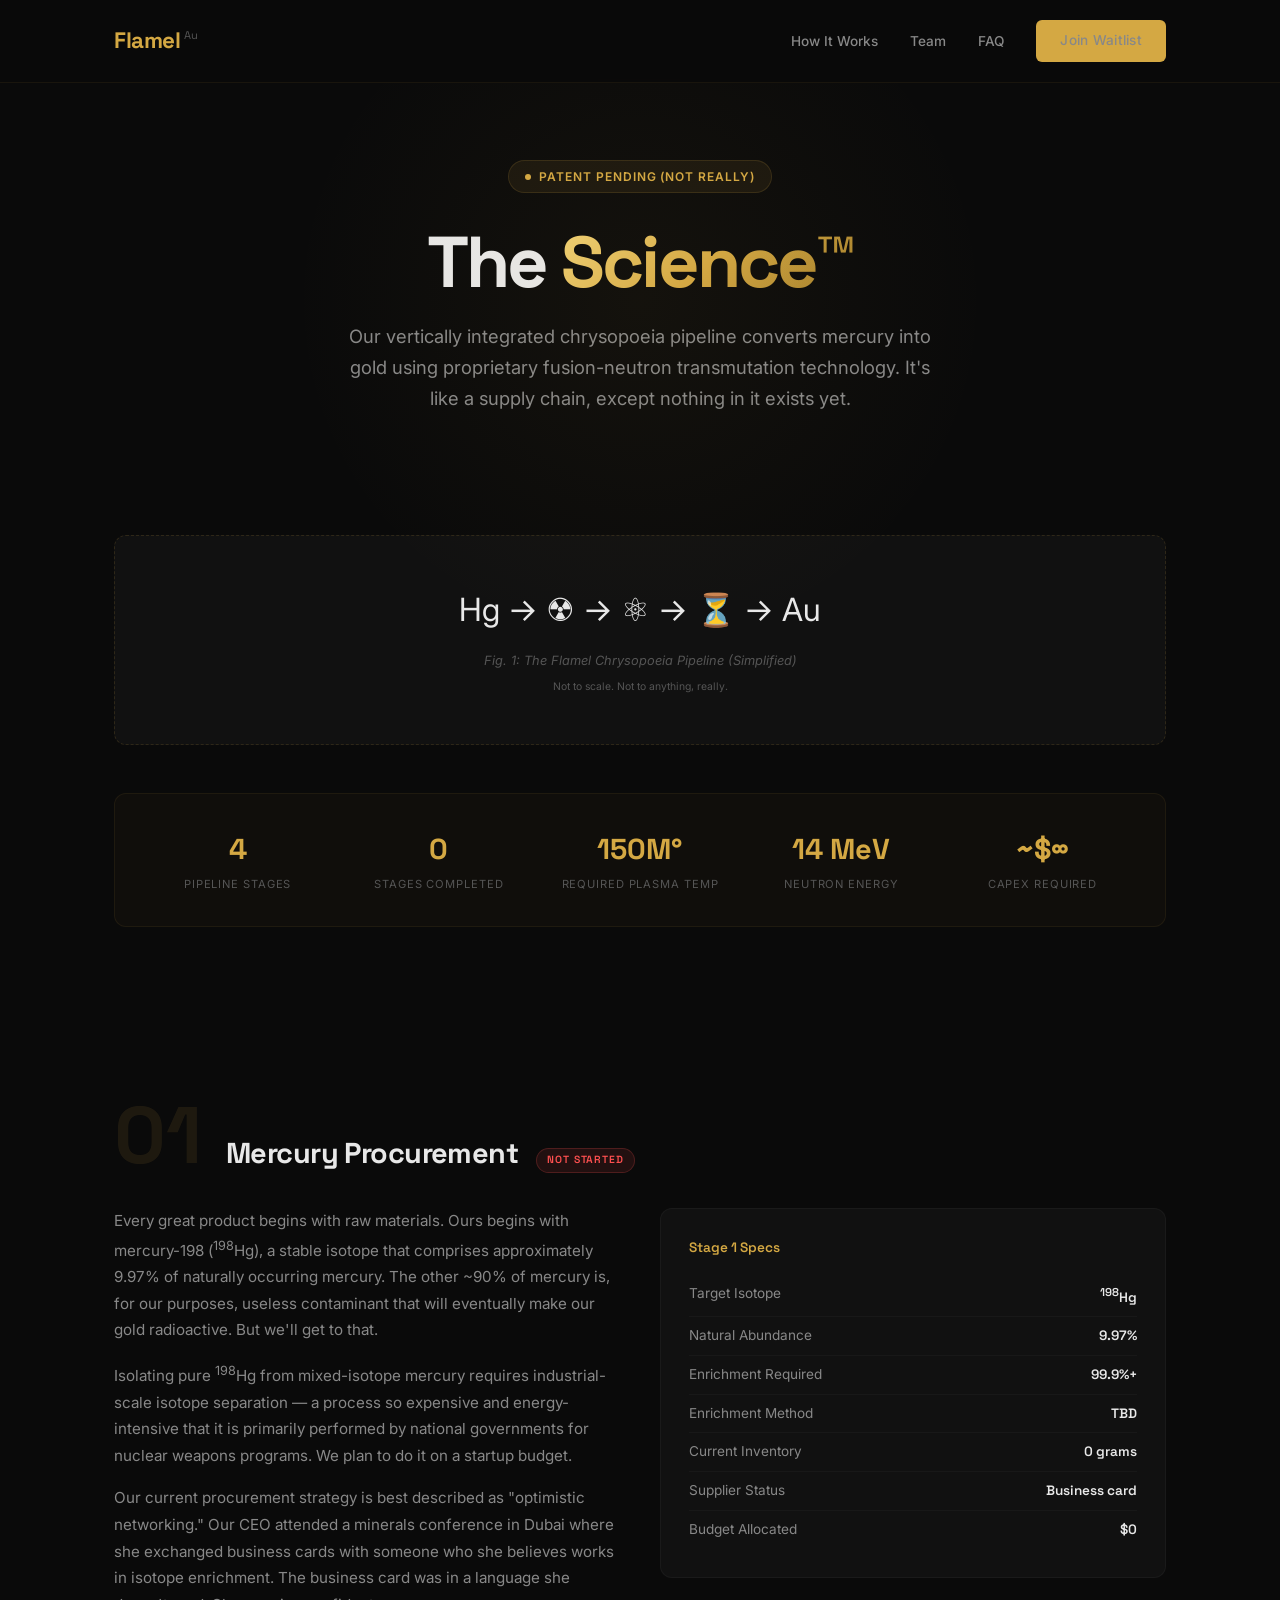
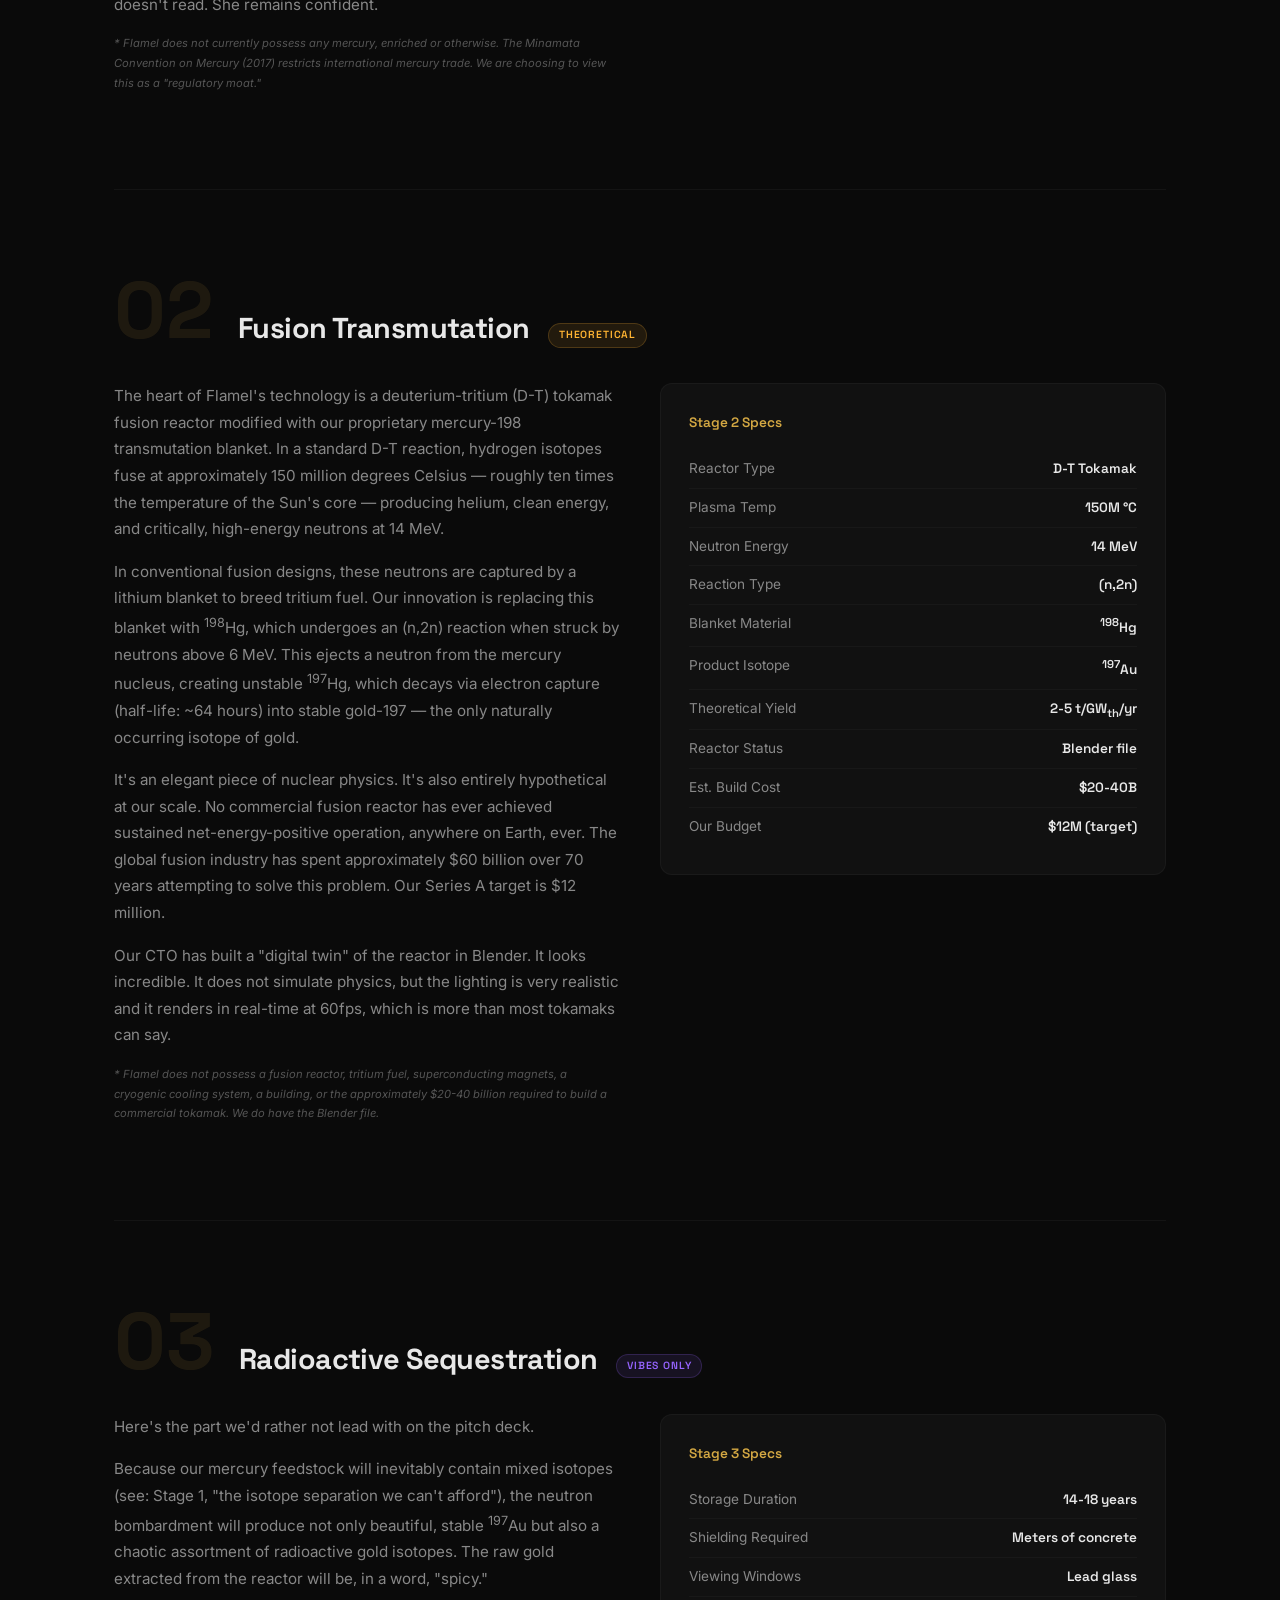
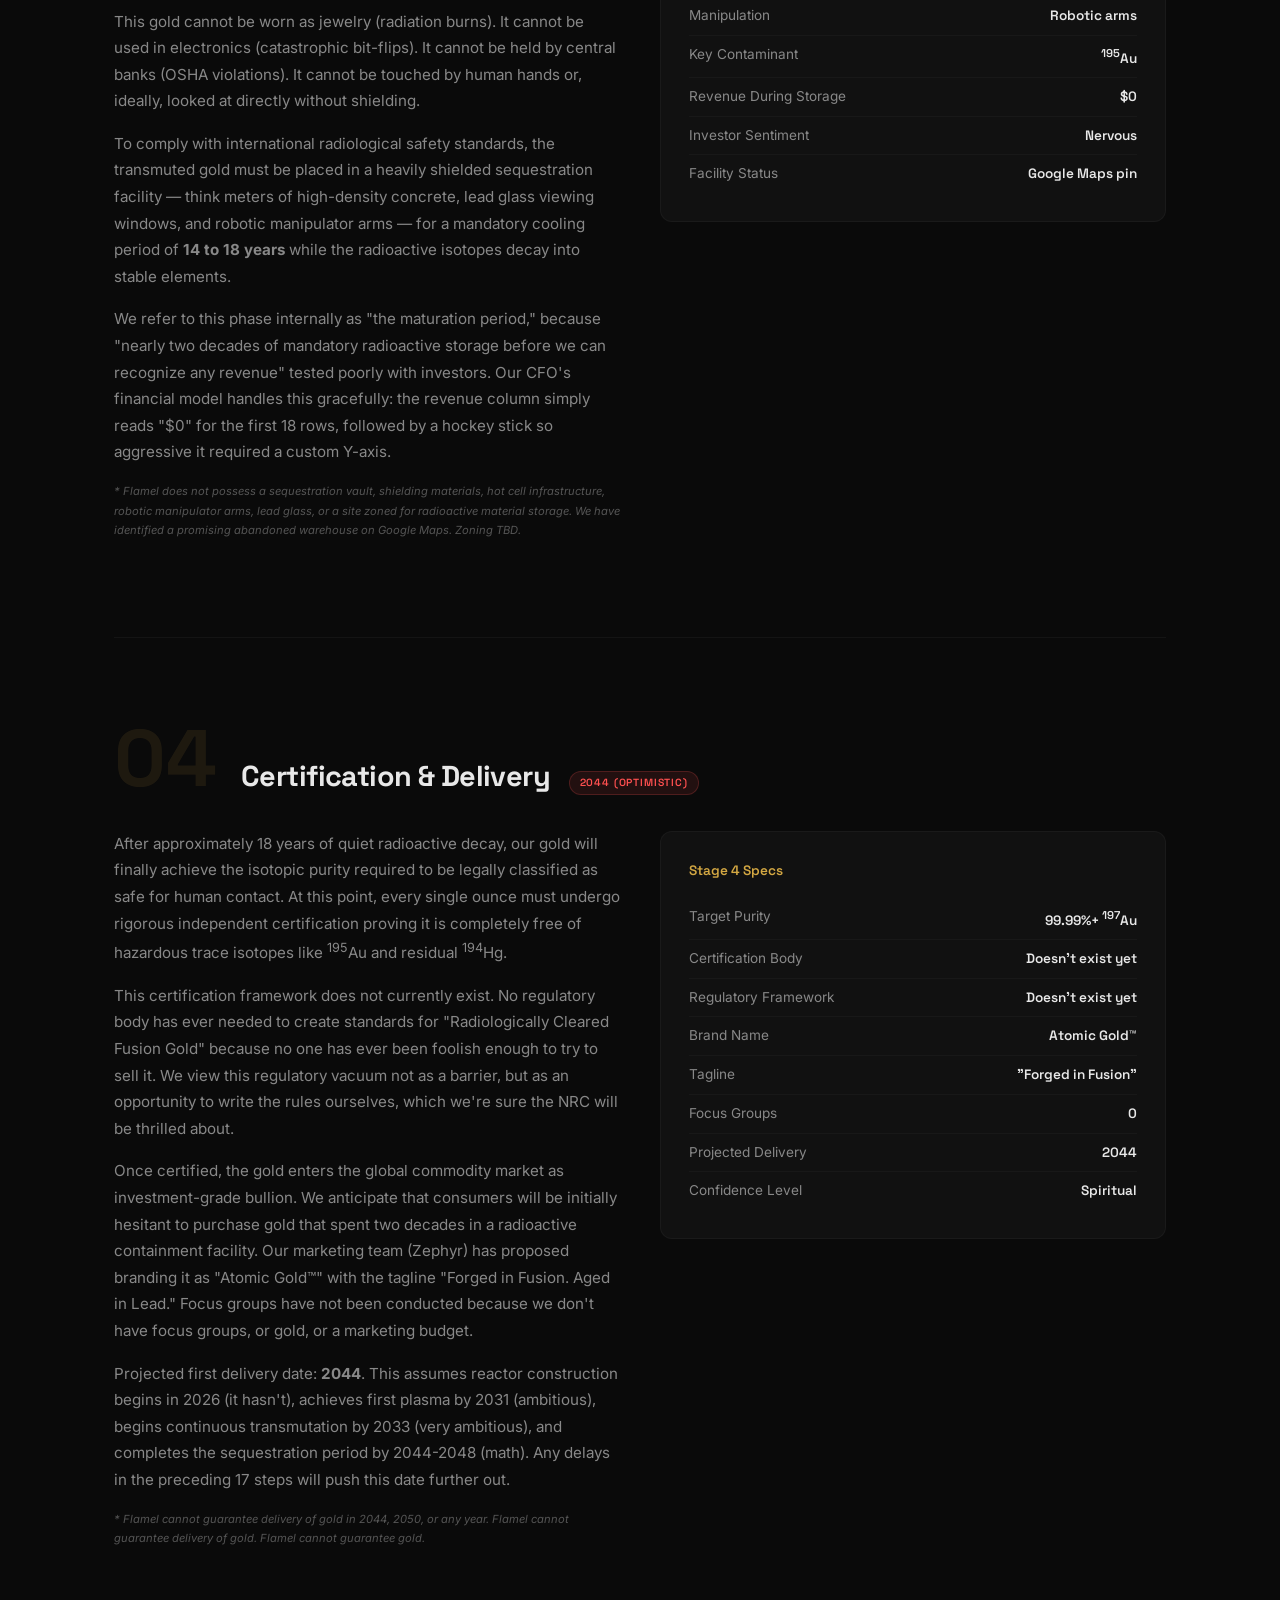
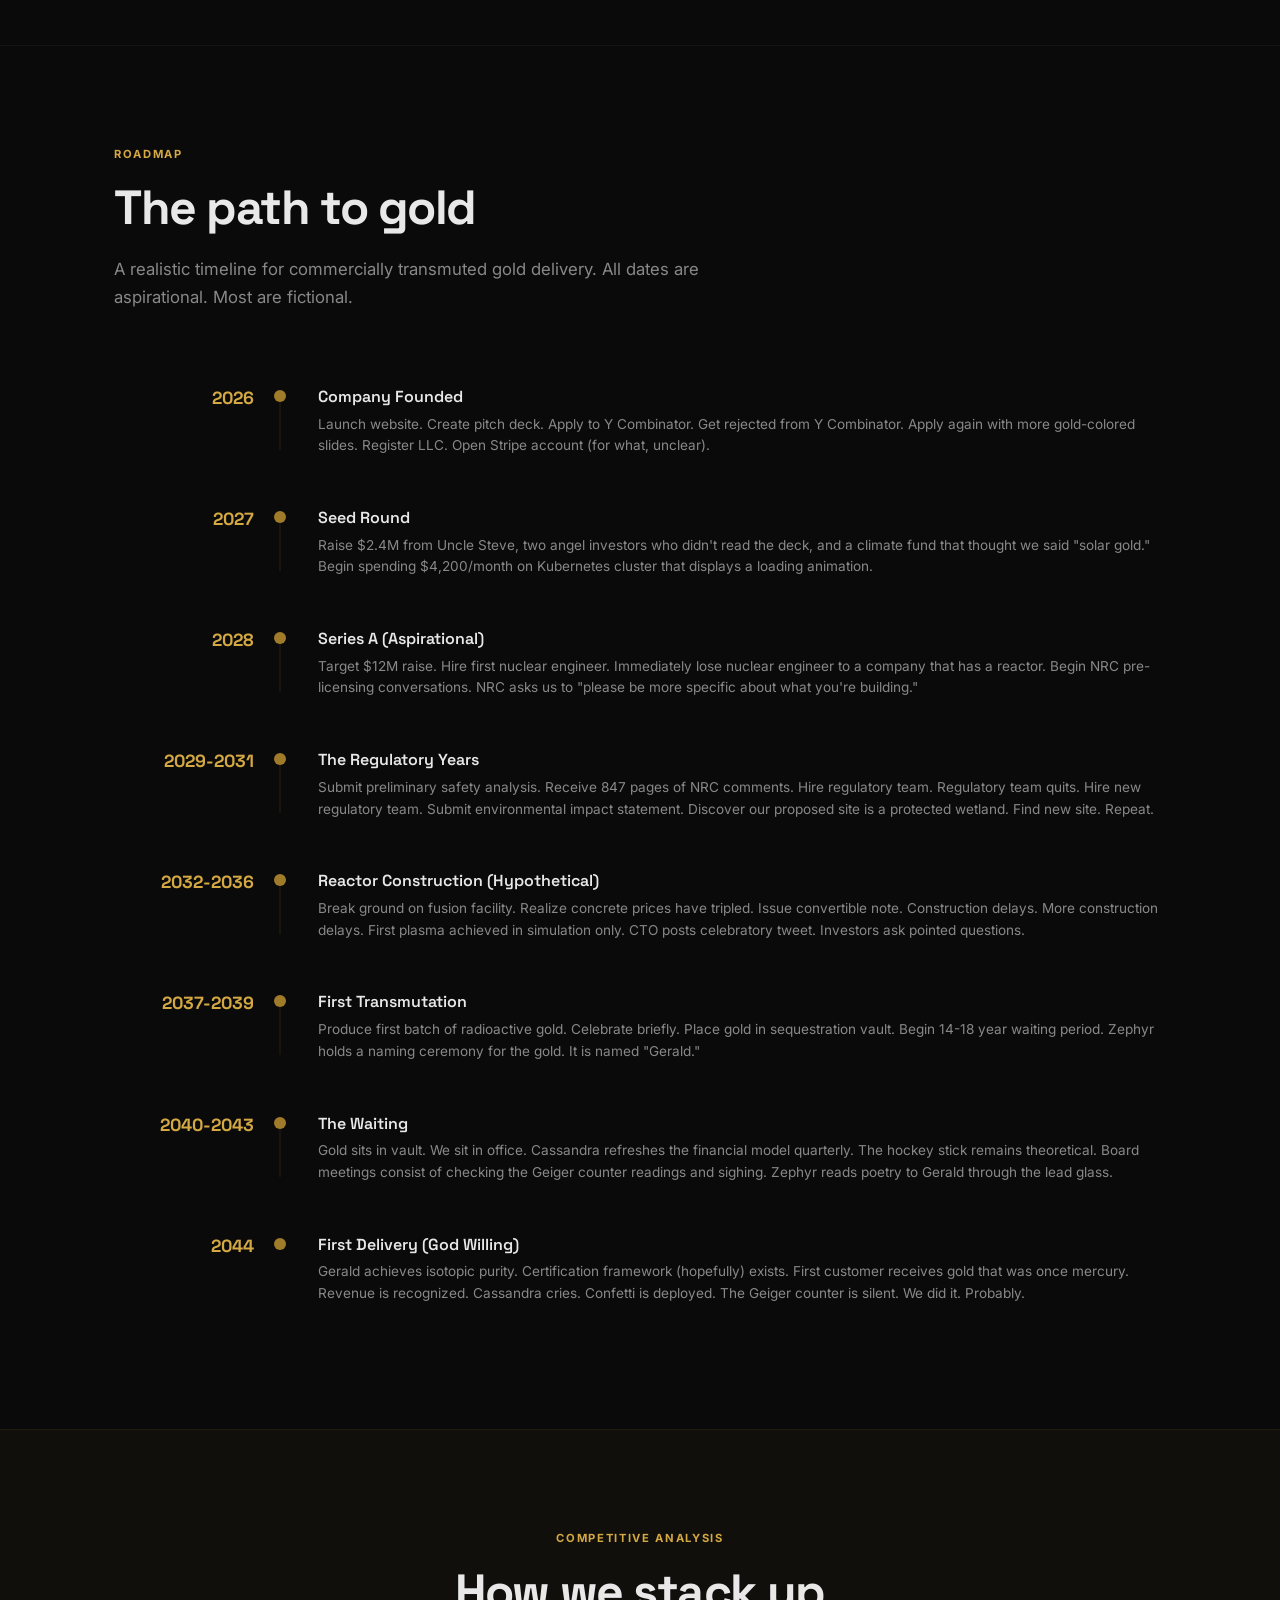
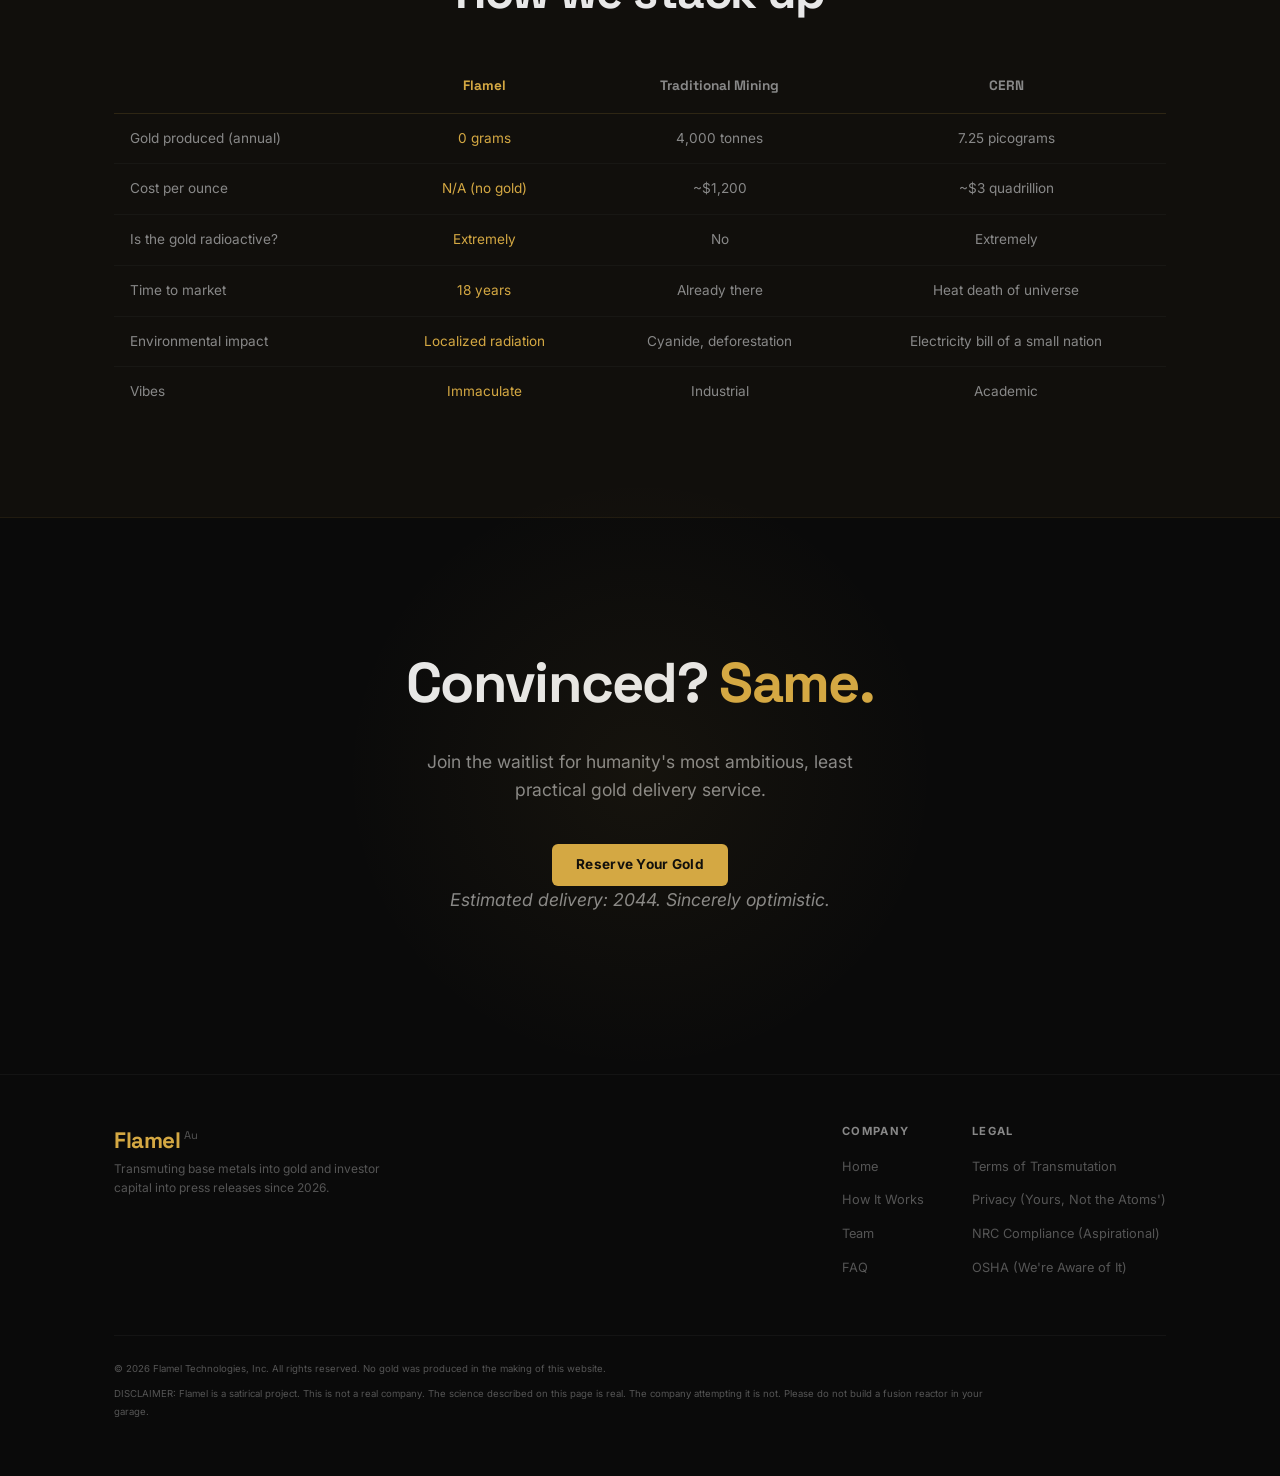
==== how.html @ 131611ee "Add Team and How It Works pages, extract shared stylesheet Co-Authored-By: Claude Opus 4.6 <noreply@" ====
<!DOCTYPE html>
<html lang="en">
<head>
  <meta charset="UTF-8">
  <meta name="viewport" content="width=device-width, initial-scale=1.0">
  <title>How It Works — Flamel</title>
  <meta name="description" content="A comprehensive guide to Flamel's proprietary chrysopoeia pipeline. Four steps. One dream. Zero gold.">
  <link rel="preconnect" href="https://fonts.googleapis.com">
  <link rel="preconnect" href="https://fonts.gstatic.com" crossorigin>
  <link href="https://fonts.googleapis.com/css2?family=Inter:wght@400;500;600;700;800;900&family=Space+Grotesk:wght@400;500;600;700&display=swap" rel="stylesheet">
  <link rel="stylesheet" href="styles.css">
</head>
<body>

  <!-- Nav -->
  <nav>
    <div class="container">
      <a href="index.html" class="logo">Flamel<span>Au</span></a>
      <ul class="nav-links">
        <li><a href="how.html">How It Works</a></li>
        <li><a href="team.html">Team</a></li>
        <li><a href="index.html#faq">FAQ</a></li>
        <li><a href="index.html#waitlist" class="btn">Join Waitlist</a></li>
      </ul>
    </div>
  </nav>

  <!-- Page Header -->
  <section class="page-header">
    <div class="hero-badge">
      <span class="dot"></span>
      Patent Pending (Not Really)
    </div>
    <h1>The <em>Science&trade;</em></h1>
    <p class="subtitle">
      Our vertically integrated chrysopoeia pipeline converts mercury into gold using proprietary fusion-neutron transmutation technology. It's like a supply chain, except nothing in it exists yet.
    </p>
  </section>

  <!-- Overview Diagram -->
  <section style="padding: 0 0 40px;">
    <div class="container">
      <div class="diagram-placeholder">
        <!-- PLACEHOLDER: pipeline-diagram.png — a beautifully designed but completely nonsensical flowchart showing: Mercury -> "Vibes" -> Tokamak -> "Wait 18 years" -> Gold, with side branches labeled "Regulatory Prayers" and "Grant Applications" -->
        <div style="font-size: 2rem; margin-bottom: 16px;">Hg &rarr; &#9762; &rarr; &#9883; &rarr; &#9203; &rarr; Au</div>
        <div class="label">Fig. 1: The Flamel Chrysopoeia Pipeline (Simplified)</div>
        <div style="font-size: 0.65rem; color: var(--text-dim); margin-top: 8px;">Not to scale. Not to anything, really.</div>
      </div>

      <!-- Pipeline Stats -->
      <div class="team-stats">
        <div class="team-stat">
          <div class="val">4</div>
          <div class="label">Pipeline Stages</div>
        </div>
        <div class="team-stat">
          <div class="val">0</div>
          <div class="label">Stages Completed</div>
        </div>
        <div class="team-stat">
          <div class="val">150M&deg;</div>
          <div class="label">Required Plasma Temp</div>
        </div>
        <div class="team-stat">
          <div class="val">14 MeV</div>
          <div class="label">Neutron Energy</div>
        </div>
        <div class="team-stat">
          <div class="val">~$&infin;</div>
          <div class="label">CapEx Required</div>
        </div>
      </div>
    </div>
  </section>

  <!-- Stage 1: Mercury Procurement -->
  <div class="container">
    <div class="pipeline-section">
      <div class="pipeline-header">
        <div class="pipeline-number">01</div>
        <div>
          <h2>Mercury Procurement <span class="status-badge status-not-started">Not Started</span></h2>
        </div>
      </div>
      <div class="pipeline-body">
        <div class="pipeline-text">
          <p>Every great product begins with raw materials. Ours begins with mercury-198 (<sup>198</sup>Hg), a stable isotope that comprises approximately 9.97% of naturally occurring mercury. The other ~90% of mercury is, for our purposes, useless contaminant that will eventually make our gold radioactive. But we'll get to that.</p>
          <p>Isolating pure <sup>198</sup>Hg from mixed-isotope mercury requires industrial-scale isotope separation — a process so expensive and energy-intensive that it is primarily performed by national governments for nuclear weapons programs. We plan to do it on a startup budget.</p>
          <p>Our current procurement strategy is best described as "optimistic networking." Our CEO attended a minerals conference in Dubai where she exchanged business cards with someone who she believes works in isotope enrichment. The business card was in a language she doesn't read. She remains confident.</p>
          <p class="fine-print">* Flamel does not currently possess any mercury, enriched or otherwise. The Minamata Convention on Mercury (2017) restricts international mercury trade. We are choosing to view this as a "regulatory moat."</p>
        </div>
        <div class="pipeline-sidebar">
          <h4>Stage 1 Specs</h4>
          <ul>
            <li>Target Isotope <span class="val"><sup>198</sup>Hg</span></li>
            <li>Natural Abundance <span class="val">9.97%</span></li>
            <li>Enrichment Required <span class="val">99.9%+</span></li>
            <li>Enrichment Method <span class="val">TBD</span></li>
            <li>Current Inventory <span class="val">0 grams</span></li>
            <li>Supplier Status <span class="val">Business card</span></li>
            <li>Budget Allocated <span class="val">$0</span></li>
          </ul>
        </div>
      </div>
    </div>

    <!-- Stage 2: Fusion Reactor -->
    <div class="pipeline-section">
      <div class="pipeline-header">
        <div class="pipeline-number">02</div>
        <div>
          <h2>Fusion Transmutation <span class="status-badge status-theoretical">Theoretical</span></h2>
        </div>
      </div>
      <div class="pipeline-body">
        <div class="pipeline-text">
          <p>The heart of Flamel's technology is a deuterium-tritium (D-T) tokamak fusion reactor modified with our proprietary mercury-198 transmutation blanket. In a standard D-T reaction, hydrogen isotopes fuse at approximately 150 million degrees Celsius — roughly ten times the temperature of the Sun's core — producing helium, clean energy, and critically, high-energy neutrons at 14 MeV.</p>
          <p>In conventional fusion designs, these neutrons are captured by a lithium blanket to breed tritium fuel. Our innovation is replacing this blanket with <sup>198</sup>Hg, which undergoes an (n,2n) reaction when struck by neutrons above 6 MeV. This ejects a neutron from the mercury nucleus, creating unstable <sup>197</sup>Hg, which decays via electron capture (half-life: ~64 hours) into stable gold-197 — the only naturally occurring isotope of gold.</p>
          <p>It's an elegant piece of nuclear physics. It's also entirely hypothetical at our scale. No commercial fusion reactor has ever achieved sustained net-energy-positive operation, anywhere on Earth, ever. The global fusion industry has spent approximately $60 billion over 70 years attempting to solve this problem. Our Series A target is $12 million.</p>
          <p>Our CTO has built a "digital twin" of the reactor in Blender. It looks incredible. It does not simulate physics, but the lighting is very realistic and it renders in real-time at 60fps, which is more than most tokamaks can say.</p>
          <p class="fine-print">* Flamel does not possess a fusion reactor, tritium fuel, superconducting magnets, a cryogenic cooling system, a building, or the approximately $20-40 billion required to build a commercial tokamak. We do have the Blender file.</p>
        </div>
        <div class="pipeline-sidebar">
          <h4>Stage 2 Specs</h4>
          <ul>
            <li>Reactor Type <span class="val">D-T Tokamak</span></li>
            <li>Plasma Temp <span class="val">150M &deg;C</span></li>
            <li>Neutron Energy <span class="val">14 MeV</span></li>
            <li>Reaction Type <span class="val">(n,2n)</span></li>
            <li>Blanket Material <span class="val"><sup>198</sup>Hg</span></li>
            <li>Product Isotope <span class="val"><sup>197</sup>Au</span></li>
            <li>Theoretical Yield <span class="val">2-5 t/GW<sub>th</sub>/yr</span></li>
            <li>Reactor Status <span class="val">Blender file</span></li>
            <li>Est. Build Cost <span class="val">$20-40B</span></li>
            <li>Our Budget <span class="val">$12M (target)</span></li>
          </ul>
        </div>
      </div>
    </div>

    <!-- Stage 3: Sequestration -->
    <div class="pipeline-section">
      <div class="pipeline-header">
        <div class="pipeline-number">03</div>
        <div>
          <h2>Radioactive Sequestration <span class="status-badge status-vibes">Vibes Only</span></h2>
        </div>
      </div>
      <div class="pipeline-body">
        <div class="pipeline-text">
          <p>Here's the part we'd rather not lead with on the pitch deck.</p>
          <p>Because our mercury feedstock will inevitably contain mixed isotopes (see: Stage 1, "the isotope separation we can't afford"), the neutron bombardment will produce not only beautiful, stable <sup>197</sup>Au but also a chaotic assortment of radioactive gold isotopes. The raw gold extracted from the reactor will be, in a word, "spicy."</p>
          <p>This gold cannot be worn as jewelry (radiation burns). It cannot be used in electronics (catastrophic bit-flips). It cannot be held by central banks (OSHA violations). It cannot be touched by human hands or, ideally, looked at directly without shielding.</p>
          <p>To comply with international radiological safety standards, the transmuted gold must be placed in a heavily shielded sequestration facility — think meters of high-density concrete, lead glass viewing windows, and robotic manipulator arms — for a mandatory cooling period of <strong>14 to 18 years</strong> while the radioactive isotopes decay into stable elements.</p>
          <p>We refer to this phase internally as "the maturation period," because "nearly two decades of mandatory radioactive storage before we can recognize any revenue" tested poorly with investors. Our CFO's financial model handles this gracefully: the revenue column simply reads "$0" for the first 18 rows, followed by a hockey stick so aggressive it required a custom Y-axis.</p>
          <p class="fine-print">* Flamel does not possess a sequestration vault, shielding materials, hot cell infrastructure, robotic manipulator arms, lead glass, or a site zoned for radioactive material storage. We have identified a promising abandoned warehouse on Google Maps. Zoning TBD.</p>
        </div>
        <div class="pipeline-sidebar">
          <h4>Stage 3 Specs</h4>
          <ul>
            <li>Storage Duration <span class="val">14-18 years</span></li>
            <li>Shielding Required <span class="val">Meters of concrete</span></li>
            <li>Viewing Windows <span class="val">Lead glass</span></li>
            <li>Manipulation <span class="val">Robotic arms</span></li>
            <li>Key Contaminant <span class="val"><sup>195</sup>Au</span></li>
            <li>Revenue During Storage <span class="val">$0</span></li>
            <li>Investor Sentiment <span class="val">Nervous</span></li>
            <li>Facility Status <span class="val">Google Maps pin</span></li>
          </ul>
        </div>
      </div>
    </div>

    <!-- Stage 4: Delivery -->
    <div class="pipeline-section">
      <div class="pipeline-header">
        <div class="pipeline-number">04</div>
        <div>
          <h2>Certification & Delivery <span class="status-badge status-not-started">2044 (Optimistic)</span></h2>
        </div>
      </div>
      <div class="pipeline-body">
        <div class="pipeline-text">
          <p>After approximately 18 years of quiet radioactive decay, our gold will finally achieve the isotopic purity required to be legally classified as safe for human contact. At this point, every single ounce must undergo rigorous independent certification proving it is completely free of hazardous trace isotopes like <sup>195</sup>Au and residual <sup>194</sup>Hg.</p>
          <p>This certification framework does not currently exist. No regulatory body has ever needed to create standards for "Radiologically Cleared Fusion Gold" because no one has ever been foolish enough to try to sell it. We view this regulatory vacuum not as a barrier, but as an opportunity to write the rules ourselves, which we're sure the NRC will be thrilled about.</p>
          <p>Once certified, the gold enters the global commodity market as investment-grade bullion. We anticipate that consumers will be initially hesitant to purchase gold that spent two decades in a radioactive containment facility. Our marketing team (Zephyr) has proposed branding it as "Atomic Gold&trade;" with the tagline "Forged in Fusion. Aged in Lead." Focus groups have not been conducted because we don't have focus groups, or gold, or a marketing budget.</p>
          <p>Projected first delivery date: <strong>2044</strong>. This assumes reactor construction begins in 2026 (it hasn't), achieves first plasma by 2031 (ambitious), begins continuous transmutation by 2033 (very ambitious), and completes the sequestration period by 2044-2048 (math). Any delays in the preceding 17 steps will push this date further out.</p>
          <p class="fine-print">* Flamel cannot guarantee delivery of gold in 2044, 2050, or any year. Flamel cannot guarantee delivery of gold. Flamel cannot guarantee gold.</p>
        </div>
        <div class="pipeline-sidebar">
          <h4>Stage 4 Specs</h4>
          <ul>
            <li>Target Purity <span class="val">99.99%+ <sup>197</sup>Au</span></li>
            <li>Certification Body <span class="val">Doesn't exist yet</span></li>
            <li>Regulatory Framework <span class="val">Doesn't exist yet</span></li>
            <li>Brand Name <span class="val">Atomic Gold&trade;</span></li>
            <li>Tagline <span class="val">"Forged in Fusion"</span></li>
            <li>Focus Groups <span class="val">0</span></li>
            <li>Projected Delivery <span class="val">2044</span></li>
            <li>Confidence Level <span class="val">Spiritual</span></li>
          </ul>
        </div>
      </div>
    </div>
  </div>

  <!-- Roadmap -->
  <section style="border-top: 1px solid rgba(255,255,255,0.04);">
    <div class="container">
      <div class="section-label">Roadmap</div>
      <h2 class="section-title">The path to gold</h2>
      <p class="section-desc">A realistic timeline for commercially transmuted gold delivery. All dates are aspirational. Most are fictional.</p>

      <div class="roadmap">
        <div class="roadmap-item">
          <div class="roadmap-year">2026</div>
          <div class="roadmap-dot"></div>
          <div class="roadmap-content">
            <h3>Company Founded</h3>
            <p>Launch website. Create pitch deck. Apply to Y Combinator. Get rejected from Y Combinator. Apply again with more gold-colored slides. Register LLC. Open Stripe account (for what, unclear).</p>
          </div>
        </div>
        <div class="roadmap-item">
          <div class="roadmap-year">2027</div>
          <div class="roadmap-dot"></div>
          <div class="roadmap-content">
            <h3>Seed Round</h3>
            <p>Raise $2.4M from Uncle Steve, two angel investors who didn't read the deck, and a climate fund that thought we said "solar gold." Begin spending $4,200/month on Kubernetes cluster that displays a loading animation.</p>
          </div>
        </div>
        <div class="roadmap-item">
          <div class="roadmap-year">2028</div>
          <div class="roadmap-dot"></div>
          <div class="roadmap-content">
            <h3>Series A (Aspirational)</h3>
            <p>Target $12M raise. Hire first nuclear engineer. Immediately lose nuclear engineer to a company that has a reactor. Begin NRC pre-licensing conversations. NRC asks us to "please be more specific about what you're building."</p>
          </div>
        </div>
        <div class="roadmap-item">
          <div class="roadmap-year">2029-2031</div>
          <div class="roadmap-dot"></div>
          <div class="roadmap-content">
            <h3>The Regulatory Years</h3>
            <p>Submit preliminary safety analysis. Receive 847 pages of NRC comments. Hire regulatory team. Regulatory team quits. Hire new regulatory team. Submit environmental impact statement. Discover our proposed site is a protected wetland. Find new site. Repeat.</p>
          </div>
        </div>
        <div class="roadmap-item">
          <div class="roadmap-year">2032-2036</div>
          <div class="roadmap-dot"></div>
          <div class="roadmap-content">
            <h3>Reactor Construction (Hypothetical)</h3>
            <p>Break ground on fusion facility. Realize concrete prices have tripled. Issue convertible note. Construction delays. More construction delays. First plasma achieved in simulation only. CTO posts celebratory tweet. Investors ask pointed questions.</p>
          </div>
        </div>
        <div class="roadmap-item">
          <div class="roadmap-year">2037-2039</div>
          <div class="roadmap-dot"></div>
          <div class="roadmap-content">
            <h3>First Transmutation</h3>
            <p>Produce first batch of radioactive gold. Celebrate briefly. Place gold in sequestration vault. Begin 14-18 year waiting period. Zephyr holds a naming ceremony for the gold. It is named "Gerald."</p>
          </div>
        </div>
        <div class="roadmap-item">
          <div class="roadmap-year">2040-2043</div>
          <div class="roadmap-dot"></div>
          <div class="roadmap-content">
            <h3>The Waiting</h3>
            <p>Gold sits in vault. We sit in office. Cassandra refreshes the financial model quarterly. The hockey stick remains theoretical. Board meetings consist of checking the Geiger counter readings and sighing. Zephyr reads poetry to Gerald through the lead glass.</p>
          </div>
        </div>
        <div class="roadmap-item">
          <div class="roadmap-year">2044</div>
          <div class="roadmap-dot"></div>
          <div class="roadmap-content">
            <h3>First Delivery (God Willing)</h3>
            <p>Gerald achieves isotopic purity. Certification framework (hopefully) exists. First customer receives gold that was once mercury. Revenue is recognized. Cassandra cries. Confetti is deployed. The Geiger counter is silent. We did it. Probably.</p>
          </div>
        </div>
      </div>
    </div>
  </section>

  <!-- Comparison Table -->
  <section class="metrics">
    <div class="container">
      <div class="section-label" style="text-align:center;">Competitive Analysis</div>
      <h2 class="section-title" style="text-align:center;">How we stack up</h2>
      <div style="overflow-x: auto; margin-top: 40px;">
        <table style="width: 100%; border-collapse: collapse; min-width: 600px;">
          <thead>
            <tr>
              <th style="text-align: left; padding: 16px; font-family: 'Space Grotesk', sans-serif; font-size: 0.85rem; color: var(--text-muted); border-bottom: 1px solid rgba(212,168,67,0.15);"></th>
              <th style="text-align: center; padding: 16px; font-family: 'Space Grotesk', sans-serif; font-size: 0.85rem; color: var(--gold); border-bottom: 1px solid rgba(212,168,67,0.15);">Flamel</th>
              <th style="text-align: center; padding: 16px; font-family: 'Space Grotesk', sans-serif; font-size: 0.85rem; color: var(--text-muted); border-bottom: 1px solid rgba(212,168,67,0.15);">Traditional Mining</th>
              <th style="text-align: center; padding: 16px; font-family: 'Space Grotesk', sans-serif; font-size: 0.85rem; color: var(--text-muted); border-bottom: 1px solid rgba(212,168,67,0.15);">CERN</th>
            </tr>
          </thead>
          <tbody>
            <tr>
              <td style="padding: 14px 16px; font-size: 0.85rem; color: var(--text-muted); border-bottom: 1px solid rgba(255,255,255,0.03);">Gold produced (annual)</td>
              <td style="padding: 14px 16px; font-size: 0.85rem; text-align: center; color: var(--gold); border-bottom: 1px solid rgba(255,255,255,0.03);">0 grams</td>
              <td style="padding: 14px 16px; font-size: 0.85rem; text-align: center; color: var(--text-muted); border-bottom: 1px solid rgba(255,255,255,0.03);">4,000 tonnes</td>
              <td style="padding: 14px 16px; font-size: 0.85rem; text-align: center; color: var(--text-muted); border-bottom: 1px solid rgba(255,255,255,0.03);">7.25 picograms</td>
            </tr>
            <tr>
              <td style="padding: 14px 16px; font-size: 0.85rem; color: var(--text-muted); border-bottom: 1px solid rgba(255,255,255,0.03);">Cost per ounce</td>
              <td style="padding: 14px 16px; font-size: 0.85rem; text-align: center; color: var(--gold); border-bottom: 1px solid rgba(255,255,255,0.03);">N/A (no gold)</td>
              <td style="padding: 14px 16px; font-size: 0.85rem; text-align: center; color: var(--text-muted); border-bottom: 1px solid rgba(255,255,255,0.03);">~$1,200</td>
              <td style="padding: 14px 16px; font-size: 0.85rem; text-align: center; color: var(--text-muted); border-bottom: 1px solid rgba(255,255,255,0.03);">~$3 quadrillion</td>
            </tr>
            <tr>
              <td style="padding: 14px 16px; font-size: 0.85rem; color: var(--text-muted); border-bottom: 1px solid rgba(255,255,255,0.03);">Is the gold radioactive?</td>
              <td style="padding: 14px 16px; font-size: 0.85rem; text-align: center; color: var(--gold); border-bottom: 1px solid rgba(255,255,255,0.03);">Extremely</td>
              <td style="padding: 14px 16px; font-size: 0.85rem; text-align: center; color: var(--text-muted); border-bottom: 1px solid rgba(255,255,255,0.03);">No</td>
              <td style="padding: 14px 16px; font-size: 0.85rem; text-align: center; color: var(--text-muted); border-bottom: 1px solid rgba(255,255,255,0.03);">Extremely</td>
            </tr>
            <tr>
              <td style="padding: 14px 16px; font-size: 0.85rem; color: var(--text-muted); border-bottom: 1px solid rgba(255,255,255,0.03);">Time to market</td>
              <td style="padding: 14px 16px; font-size: 0.85rem; text-align: center; color: var(--gold); border-bottom: 1px solid rgba(255,255,255,0.03);">18 years</td>
              <td style="padding: 14px 16px; font-size: 0.85rem; text-align: center; color: var(--text-muted); border-bottom: 1px solid rgba(255,255,255,0.03);">Already there</td>
              <td style="padding: 14px 16px; font-size: 0.85rem; text-align: center; color: var(--text-muted); border-bottom: 1px solid rgba(255,255,255,0.03);">Heat death of universe</td>
            </tr>
            <tr>
              <td style="padding: 14px 16px; font-size: 0.85rem; color: var(--text-muted); border-bottom: 1px solid rgba(255,255,255,0.03);">Environmental impact</td>
              <td style="padding: 14px 16px; font-size: 0.85rem; text-align: center; color: var(--gold); border-bottom: 1px solid rgba(255,255,255,0.03);">Localized radiation</td>
              <td style="padding: 14px 16px; font-size: 0.85rem; text-align: center; color: var(--text-muted); border-bottom: 1px solid rgba(255,255,255,0.03);">Cyanide, deforestation</td>
              <td style="padding: 14px 16px; font-size: 0.85rem; text-align: center; color: var(--text-muted); border-bottom: 1px solid rgba(255,255,255,0.03);">Electricity bill of a small nation</td>
            </tr>
            <tr>
              <td style="padding: 14px 16px; font-size: 0.85rem; color: var(--text-muted);">Vibes</td>
              <td style="padding: 14px 16px; font-size: 0.85rem; text-align: center; color: var(--gold);">Immaculate</td>
              <td style="padding: 14px 16px; font-size: 0.85rem; text-align: center; color: var(--text-muted);">Industrial</td>
              <td style="padding: 14px 16px; font-size: 0.85rem; text-align: center; color: var(--text-muted);">Academic</td>
            </tr>
          </tbody>
        </table>
      </div>
    </div>
  </section>

  <!-- CTA -->
  <section class="cta-section">
    <div class="container">
      <h2>Convinced? <span class="gold">Same.</span></h2>
      <p>Join the waitlist for humanity's most ambitious, least practical gold delivery service.</p>
      <a href="index.html#waitlist" class="btn">Reserve Your Gold</a>
      <p class="waitlist-note">Estimated delivery: 2044. Sincerely optimistic.</p>
    </div>
  </section>

  <!-- Footer -->
  <footer>
    <div class="container">
      <div class="footer-content">
        <div class="footer-brand">
          <a href="index.html" class="logo">Flamel<span>Au</span></a>
          <p>Transmuting base metals into gold and investor capital into press releases since 2026.</p>
        </div>
        <div class="footer-links">
          <div class="footer-col">
            <h4>Company</h4>
            <ul>
              <li><a href="index.html">Home</a></li>
              <li><a href="how.html">How It Works</a></li>
              <li><a href="team.html">Team</a></li>
              <li><a href="index.html#faq">FAQ</a></li>
            </ul>
          </div>
          <div class="footer-col">
            <h4>Legal</h4>
            <ul>
              <li><a href="#">Terms of Transmutation</a></li>
              <li><a href="#">Privacy (Yours, Not the Atoms')</a></li>
              <li><a href="#">NRC Compliance (Aspirational)</a></li>
              <li><a href="#">OSHA (We're Aware of It)</a></li>
            </ul>
          </div>
        </div>
      </div>
      <div class="footer-bottom">
        <div class="legal-wall">
          <p>&copy; 2026 Flamel Technologies, Inc. All rights reserved. No gold was produced in the making of this website.</p>
          <p>DISCLAIMER: Flamel is a satirical project. This is not a real company. The science described on this page is real. The company attempting it is not. Please do not build a fusion reactor in your garage.</p>
        </div>
      </div>
    </div>
  </footer>

</body>
</html>
---- styles.css ----
:root {
  --gold: #D4A843;
  --gold-light: #F2D479;
  --gold-dark: #A07C2A;
  --bg: #0A0A0A;
  --bg-card: #111111;
  --bg-card-hover: #1A1A1A;
  --text: #E8E8E8;
  --text-muted: #888888;
  --text-dim: #555555;
}

* { margin: 0; padding: 0; box-sizing: border-box; }

html { scroll-behavior: smooth; }

body {
  font-family: 'Inter', -apple-system, sans-serif;
  background: var(--bg);
  color: var(--text);
  line-height: 1.6;
  overflow-x: hidden;
}

/* Utility */
.container {
  max-width: 1100px;
  margin: 0 auto;
  padding: 0 24px;
}

.gold { color: var(--gold); }
.muted { color: var(--text-muted); }
.dim { color: var(--text-dim); }

/* Nav */
nav {
  position: fixed;
  top: 0;
  left: 0;
  right: 0;
  z-index: 100;
  padding: 20px 0;
  background: rgba(10, 10, 10, 0.85);
  backdrop-filter: blur(20px);
  border-bottom: 1px solid rgba(212, 168, 67, 0.08);
}

nav .container {
  display: flex;
  justify-content: space-between;
  align-items: center;
}

.logo {
  font-family: 'Space Grotesk', sans-serif;
  font-weight: 700;
  font-size: 1.4rem;
  letter-spacing: -0.02em;
  color: var(--gold);
  text-decoration: none;
}

.logo span {
  color: var(--text-dim);
  font-weight: 400;
  font-size: 0.7rem;
  vertical-align: super;
  margin-left: 4px;
}

.nav-links {
  display: flex;
  gap: 32px;
  align-items: center;
  list-style: none;
}

.nav-links a {
  color: var(--text-muted);
  text-decoration: none;
  font-size: 0.85rem;
  font-weight: 500;
  transition: color 0.2s;
}

.nav-links a:hover { color: var(--gold); }

.btn {
  display: inline-block;
  padding: 10px 24px;
  background: var(--gold);
  color: var(--bg);
  font-weight: 700;
  font-size: 0.85rem;
  border: none;
  border-radius: 6px;
  text-decoration: none;
  cursor: pointer;
  transition: all 0.2s;
  letter-spacing: 0.02em;
}

.btn:hover {
  background: var(--gold-light);
  transform: translateY(-1px);
}

.btn-outline {
  background: transparent;
  border: 1px solid rgba(212, 168, 67, 0.3);
  color: var(--gold);
}

.btn-outline:hover {
  background: rgba(212, 168, 67, 0.08);
}

/* Hero */
.hero {
  min-height: 100vh;
  display: flex;
  flex-direction: column;
  justify-content: center;
  align-items: center;
  text-align: center;
  padding: 120px 24px 80px;
  position: relative;
}

.hero::before {
  content: '';
  position: absolute;
  top: 0;
  left: 50%;
  transform: translateX(-50%);
  width: 800px;
  height: 800px;
  background: radial-gradient(circle, rgba(212, 168, 67, 0.06) 0%, transparent 70%);
  pointer-events: none;
}

.hero-badge {
  display: inline-flex;
  align-items: center;
  gap: 8px;
  padding: 6px 16px;
  background: rgba(212, 168, 67, 0.08);
  border: 1px solid rgba(212, 168, 67, 0.15);
  border-radius: 100px;
  font-size: 0.75rem;
  font-weight: 600;
  color: var(--gold);
  margin-bottom: 32px;
  letter-spacing: 0.08em;
  text-transform: uppercase;
}

.hero-badge .dot {
  width: 6px;
  height: 6px;
  background: var(--gold);
  border-radius: 50%;
  animation: pulse 2s infinite;
}

@keyframes pulse {
  0%, 100% { opacity: 1; }
  50% { opacity: 0.3; }
}

.hero h1 {
  font-family: 'Space Grotesk', sans-serif;
  font-size: clamp(3rem, 8vw, 6.5rem);
  font-weight: 800;
  line-height: 1.0;
  letter-spacing: -0.04em;
  margin-bottom: 28px;
  max-width: 900px;
}

.hero h1 em {
  font-style: normal;
  background: linear-gradient(135deg, var(--gold-light), var(--gold), var(--gold-dark));
  -webkit-background-clip: text;
  -webkit-text-fill-color: transparent;
  background-clip: text;
}

.hero-sub {
  font-size: 1.15rem;
  color: var(--text-muted);
  max-width: 580px;
  margin-bottom: 48px;
  line-height: 1.7;
}

.hero-cta {
  display: flex;
  gap: 16px;
  align-items: center;
  flex-wrap: wrap;
  justify-content: center;
}

.hero-proof {
  margin-top: 64px;
  display: flex;
  gap: 48px;
  align-items: center;
  justify-content: center;
  flex-wrap: wrap;
}

.hero-proof .stat {
  text-align: center;
}

.hero-proof .stat-value {
  font-family: 'Space Grotesk', sans-serif;
  font-size: 1.8rem;
  font-weight: 700;
  color: var(--gold);
}

.hero-proof .stat-label {
  font-size: 0.7rem;
  color: var(--text-dim);
  text-transform: uppercase;
  letter-spacing: 0.1em;
  margin-top: 4px;
}

/* Ticker */
.ticker-wrap {
  overflow: hidden;
  padding: 20px 0;
  border-top: 1px solid rgba(212, 168, 67, 0.08);
  border-bottom: 1px solid rgba(212, 168, 67, 0.08);
  background: rgba(212, 168, 67, 0.02);
}

.ticker {
  display: flex;
  animation: scroll 30s linear infinite;
  width: max-content;
}

.ticker span {
  flex-shrink: 0;
  padding: 0 40px;
  font-family: 'Space Grotesk', sans-serif;
  font-size: 0.8rem;
  font-weight: 600;
  color: var(--text-dim);
  text-transform: uppercase;
  letter-spacing: 0.15em;
  white-space: nowrap;
}

@keyframes scroll {
  0% { transform: translateX(0); }
  100% { transform: translateX(-50%); }
}

/* Section */
section {
  padding: 100px 0;
}

.section-label {
  font-size: 0.7rem;
  font-weight: 700;
  color: var(--gold);
  text-transform: uppercase;
  letter-spacing: 0.15em;
  margin-bottom: 16px;
}

.section-title {
  font-family: 'Space Grotesk', sans-serif;
  font-size: clamp(2rem, 4vw, 3rem);
  font-weight: 700;
  letter-spacing: -0.03em;
  line-height: 1.15;
  margin-bottom: 20px;
}

.section-desc {
  color: var(--text-muted);
  max-width: 600px;
  font-size: 1.05rem;
  line-height: 1.7;
}

/* Problem Section */
.problem-grid {
  display: grid;
  grid-template-columns: repeat(auto-fit, minmax(300px, 1fr));
  gap: 20px;
  margin-top: 48px;
}

.problem-card {
  background: var(--bg-card);
  border: 1px solid rgba(255,255,255,0.04);
  border-radius: 12px;
  padding: 32px;
  transition: all 0.3s;
}

.problem-card:hover {
  background: var(--bg-card-hover);
  border-color: rgba(212, 168, 67, 0.1);
}

.problem-card .icon {
  font-size: 2rem;
  margin-bottom: 16px;
}

.problem-card h3 {
  font-family: 'Space Grotesk', sans-serif;
  font-size: 1.15rem;
  font-weight: 600;
  margin-bottom: 8px;
}

.problem-card p {
  color: var(--text-muted);
  font-size: 0.9rem;
  line-height: 1.6;
}

/* How It Works */
.how-it-works {
  border-top: 1px solid rgba(255,255,255,0.04);
}

.steps {
  margin-top: 56px;
  display: flex;
  flex-direction: column;
  gap: 0;
}

.step {
  display: grid;
  grid-template-columns: 80px 1fr;
  gap: 32px;
  padding: 40px 0;
  border-bottom: 1px solid rgba(255,255,255,0.04);
  align-items: start;
}

.step-number {
  font-family: 'Space Grotesk', sans-serif;
  font-size: 3rem;
  font-weight: 800;
  color: rgba(212, 168, 67, 0.15);
  line-height: 1;
}

.step h3 {
  font-family: 'Space Grotesk', sans-serif;
  font-size: 1.3rem;
  font-weight: 600;
  margin-bottom: 8px;
}

.step p {
  color: var(--text-muted);
  font-size: 0.95rem;
  line-height: 1.7;
  max-width: 640px;
}

.step .fine-print {
  display: inline-block;
  margin-top: 12px;
  font-size: 0.7rem;
  color: var(--text-dim);
  font-style: italic;
}

/* Metrics */
.metrics {
  background: rgba(212, 168, 67, 0.03);
  border-top: 1px solid rgba(212, 168, 67, 0.08);
  border-bottom: 1px solid rgba(212, 168, 67, 0.08);
}

.metrics-grid {
  display: grid;
  grid-template-columns: repeat(auto-fit, minmax(220px, 1fr));
  gap: 32px;
  margin-top: 48px;
}

.metric {
  text-align: center;
  padding: 32px 16px;
}

.metric-value {
  font-family: 'Space Grotesk', sans-serif;
  font-size: 2.8rem;
  font-weight: 800;
  background: linear-gradient(135deg, var(--gold-light), var(--gold));
  -webkit-background-clip: text;
  -webkit-text-fill-color: transparent;
  background-clip: text;
}

.metric-label {
  font-size: 0.85rem;
  color: var(--text-muted);
  margin-top: 8px;
}

.metric-note {
  font-size: 0.65rem;
  color: var(--text-dim);
  margin-top: 4px;
  font-style: italic;
}

/* Team */
.team-grid {
  display: grid;
  grid-template-columns: repeat(auto-fit, minmax(240px, 1fr));
  gap: 24px;
  margin-top: 48px;
}

.team-card {
  background: var(--bg-card);
  border: 1px solid rgba(255,255,255,0.04);
  border-radius: 12px;
  padding: 32px;
  text-align: center;
  transition: all 0.3s;
}

.team-card:hover {
  border-color: rgba(212, 168, 67, 0.15);
}

.team-avatar {
  width: 80px;
  height: 80px;
  border-radius: 50%;
  background: rgba(212, 168, 67, 0.1);
  margin: 0 auto 16px;
  display: flex;
  align-items: center;
  justify-content: center;
  font-size: 2rem;
  border: 2px solid rgba(212, 168, 67, 0.15);
  overflow: hidden;
}

.team-avatar img {
  width: 100%;
  height: 100%;
  object-fit: cover;
}

.team-card h3 {
  font-family: 'Space Grotesk', sans-serif;
  font-size: 1.05rem;
  font-weight: 600;
  margin-bottom: 4px;
}

.team-card .role {
  color: var(--gold);
  font-size: 0.75rem;
  font-weight: 600;
  text-transform: uppercase;
  letter-spacing: 0.1em;
  margin-bottom: 12px;
}

.team-card .bio {
  color: var(--text-muted);
  font-size: 0.8rem;
  line-height: 1.5;
}

/* Investors */
.investors {
  text-align: center;
  border-top: 1px solid rgba(255,255,255,0.04);
}

.investor-logos {
  display: flex;
  justify-content: center;
  gap: 48px;
  flex-wrap: wrap;
  align-items: center;
  margin-top: 40px;
  opacity: 0.4;
}

.investor-logos span {
  font-family: 'Space Grotesk', sans-serif;
  font-size: 1.1rem;
  font-weight: 600;
  color: var(--text-muted);
  white-space: nowrap;
}

/* CTA */
.cta-section {
  text-align: center;
  padding: 120px 24px;
  position: relative;
}

.cta-section::before {
  content: '';
  position: absolute;
  bottom: 0;
  left: 50%;
  transform: translateX(-50%);
  width: 600px;
  height: 600px;
  background: radial-gradient(circle, rgba(212, 168, 67, 0.06) 0%, transparent 70%);
  pointer-events: none;
}

.cta-section h2 {
  font-family: 'Space Grotesk', sans-serif;
  font-size: clamp(2rem, 5vw, 3.5rem);
  font-weight: 800;
  letter-spacing: -0.03em;
  margin-bottom: 20px;
}

.cta-section p {
  color: var(--text-muted);
  font-size: 1.1rem;
  max-width: 500px;
  margin: 0 auto 40px;
}

.waitlist-form {
  display: flex;
  gap: 12px;
  justify-content: center;
  flex-wrap: wrap;
  max-width: 480px;
  margin: 0 auto;
}

.waitlist-form input {
  flex: 1;
  min-width: 240px;
  padding: 14px 20px;
  background: var(--bg-card);
  border: 1px solid rgba(255,255,255,0.08);
  border-radius: 8px;
  color: var(--text);
  font-size: 0.9rem;
  font-family: 'Inter', sans-serif;
  outline: none;
  transition: border-color 0.2s;
}

.waitlist-form input::placeholder {
  color: var(--text-dim);
}

.waitlist-form input:focus {
  border-color: rgba(212, 168, 67, 0.3);
}

.waitlist-note {
  font-size: 0.7rem;
  color: var(--text-dim);
  margin-top: 16px;
  font-style: italic;
}

/* Footer */
footer {
  border-top: 1px solid rgba(255,255,255,0.04);
  padding: 48px 0;
}

.footer-content {
  display: flex;
  justify-content: space-between;
  align-items: start;
  flex-wrap: wrap;
  gap: 32px;
}

.footer-brand .logo {
  margin-bottom: 12px;
}

.footer-brand p {
  color: var(--text-dim);
  font-size: 0.75rem;
  max-width: 300px;
  line-height: 1.6;
}

.footer-links {
  display: flex;
  gap: 48px;
}

.footer-col h4 {
  font-size: 0.7rem;
  font-weight: 700;
  text-transform: uppercase;
  letter-spacing: 0.12em;
  color: var(--text-muted);
  margin-bottom: 12px;
}

.footer-col ul {
  list-style: none;
}

.footer-col li {
  margin-bottom: 8px;
}

.footer-col a {
  color: var(--text-dim);
  text-decoration: none;
  font-size: 0.8rem;
  transition: color 0.2s;
}

.footer-col a:hover { color: var(--gold); }

.footer-bottom {
  margin-top: 48px;
  padding-top: 24px;
  border-top: 1px solid rgba(255,255,255,0.04);
}

.legal-wall {
  font-size: 0.6rem;
  color: var(--text-dim);
  line-height: 1.8;
  max-width: 900px;
}

.legal-wall p {
  margin-bottom: 8px;
}

/* FAQ */
.faq-list {
  margin-top: 48px;
  max-width: 700px;
}

.faq-item {
  border-bottom: 1px solid rgba(255,255,255,0.04);
  padding: 24px 0;
}

.faq-q {
  font-family: 'Space Grotesk', sans-serif;
  font-weight: 600;
  font-size: 1.05rem;
  margin-bottom: 10px;
  color: var(--text);
}

.faq-a {
  color: var(--text-muted);
  font-size: 0.9rem;
  line-height: 1.7;
}

/* ========================================
   Page Header (for subpages)
   ======================================== */
.page-header {
  padding: 160px 24px 80px;
  text-align: center;
  position: relative;
}

.page-header::before {
  content: '';
  position: absolute;
  top: 0;
  left: 50%;
  transform: translateX(-50%);
  width: 800px;
  height: 600px;
  background: radial-gradient(circle, rgba(212, 168, 67, 0.05) 0%, transparent 70%);
  pointer-events: none;
}

.page-header h1 {
  font-family: 'Space Grotesk', sans-serif;
  font-size: clamp(2.5rem, 6vw, 4.5rem);
  font-weight: 800;
  line-height: 1.05;
  letter-spacing: -0.04em;
  margin-bottom: 20px;
}

.page-header h1 em {
  font-style: normal;
  background: linear-gradient(135deg, var(--gold-light), var(--gold), var(--gold-dark));
  -webkit-background-clip: text;
  -webkit-text-fill-color: transparent;
  background-clip: text;
}

.page-header .subtitle {
  font-size: 1.15rem;
  color: var(--text-muted);
  max-width: 600px;
  margin: 0 auto;
  line-height: 1.7;
}

/* ========================================
   Team Page Styles
   ======================================== */
.team-full-card {
  background: var(--bg-card);
  border: 1px solid rgba(255,255,255,0.04);
  border-radius: 16px;
  padding: 48px;
  margin-bottom: 32px;
  display: grid;
  grid-template-columns: 200px 1fr;
  gap: 40px;
  align-items: start;
  transition: all 0.3s;
}

.team-full-card:hover {
  border-color: rgba(212, 168, 67, 0.12);
}

.team-full-card .avatar-col {
  text-align: center;
}

.team-full-card .avatar-large {
  width: 160px;
  height: 160px;
  border-radius: 16px;
  background: rgba(212, 168, 67, 0.08);
  margin: 0 auto 16px;
  display: flex;
  align-items: center;
  justify-content: center;
  font-size: 4rem;
  border: 2px solid rgba(212, 168, 67, 0.12);
  overflow: hidden;
}

.team-full-card .avatar-large img {
  width: 100%;
  height: 100%;
  object-fit: cover;
}

.team-full-card .name {
  font-family: 'Space Grotesk', sans-serif;
  font-size: 1.5rem;
  font-weight: 700;
  margin-bottom: 4px;
}

.team-full-card .title {
  color: var(--gold);
  font-size: 0.75rem;
  font-weight: 600;
  text-transform: uppercase;
  letter-spacing: 0.1em;
  margin-bottom: 16px;
}

.team-full-card .bio-full {
  color: var(--text-muted);
  font-size: 0.92rem;
  line-height: 1.75;
  margin-bottom: 20px;
}

.team-full-card .quote {
  border-left: 2px solid var(--gold-dark);
  padding-left: 20px;
  margin: 20px 0;
  font-style: italic;
  color: var(--text-muted);
  font-size: 0.95rem;
  line-height: 1.6;
}

.team-full-card .credentials {
  display: flex;
  flex-wrap: wrap;
  gap: 8px;
  margin-top: 16px;
}

.team-full-card .credential-tag {
  padding: 4px 12px;
  background: rgba(212, 168, 67, 0.06);
  border: 1px solid rgba(212, 168, 67, 0.1);
  border-radius: 100px;
  font-size: 0.7rem;
  font-weight: 500;
  color: var(--text-dim);
}

.team-full-card .endorsement {
  margin-top: 20px;
  padding: 16px 20px;
  background: rgba(255,255,255,0.02);
  border-radius: 8px;
  border: 1px solid rgba(255,255,255,0.04);
}

.team-full-card .endorsement .endorser {
  font-size: 0.7rem;
  color: var(--text-dim);
  margin-bottom: 4px;
  font-weight: 600;
}

.team-full-card .endorsement .endorsement-text {
  font-size: 0.8rem;
  color: var(--text-muted);
  font-style: italic;
  line-height: 1.5;
}

/* Team stats bar */
.team-stats {
  display: grid;
  grid-template-columns: repeat(auto-fit, minmax(180px, 1fr));
  gap: 20px;
  margin: 48px 0;
  padding: 32px;
  background: rgba(212, 168, 67, 0.03);
  border: 1px solid rgba(212, 168, 67, 0.08);
  border-radius: 12px;
}

.team-stat {
  text-align: center;
}

.team-stat .val {
  font-family: 'Space Grotesk', sans-serif;
  font-size: 1.8rem;
  font-weight: 700;
  color: var(--gold);
}

.team-stat .label {
  font-size: 0.7rem;
  color: var(--text-dim);
  text-transform: uppercase;
  letter-spacing: 0.08em;
  margin-top: 4px;
}

/* ========================================
   How It Works Page Styles
   ======================================== */
.pipeline-section {
  padding: 80px 0;
  border-bottom: 1px solid rgba(255,255,255,0.04);
}

.pipeline-section:last-of-type {
  border-bottom: none;
}

.pipeline-header {
  display: flex;
  align-items: baseline;
  gap: 24px;
  margin-bottom: 32px;
}

.pipeline-number {
  font-family: 'Space Grotesk', sans-serif;
  font-size: 5rem;
  font-weight: 800;
  color: rgba(212, 168, 67, 0.1);
  line-height: 1;
  flex-shrink: 0;
}

.pipeline-header h2 {
  font-family: 'Space Grotesk', sans-serif;
  font-size: 1.8rem;
  font-weight: 700;
  letter-spacing: -0.02em;
}

.pipeline-header .status-badge {
  display: inline-block;
  padding: 3px 10px;
  border-radius: 100px;
  font-size: 0.65rem;
  font-weight: 600;
  text-transform: uppercase;
  letter-spacing: 0.08em;
  margin-left: 12px;
}

.status-not-started {
  background: rgba(255, 80, 80, 0.1);
  color: #ff5050;
  border: 1px solid rgba(255, 80, 80, 0.2);
}

.status-theoretical {
  background: rgba(255, 180, 50, 0.1);
  color: #ffb432;
  border: 1px solid rgba(255, 180, 50, 0.2);
}

.status-vibes {
  background: rgba(150, 100, 255, 0.1);
  color: #9664ff;
  border: 1px solid rgba(150, 100, 255, 0.2);
}

.pipeline-body {
  display: grid;
  grid-template-columns: 1fr 1fr;
  gap: 40px;
  align-items: start;
}

.pipeline-text p {
  color: var(--text-muted);
  font-size: 0.95rem;
  line-height: 1.75;
  margin-bottom: 16px;
}

.pipeline-text .fine-print {
  font-size: 0.7rem;
  color: var(--text-dim);
  font-style: italic;
  margin-top: 8px;
}

.pipeline-sidebar {
  background: var(--bg-card);
  border: 1px solid rgba(255,255,255,0.04);
  border-radius: 12px;
  padding: 28px;
}

.pipeline-sidebar h4 {
  font-family: 'Space Grotesk', sans-serif;
  font-size: 0.85rem;
  font-weight: 600;
  margin-bottom: 16px;
  color: var(--gold);
}

.pipeline-sidebar ul {
  list-style: none;
}

.pipeline-sidebar li {
  padding: 8px 0;
  border-bottom: 1px solid rgba(255,255,255,0.03);
  font-size: 0.85rem;
  color: var(--text-muted);
  display: flex;
  justify-content: space-between;
}

.pipeline-sidebar li:last-child {
  border-bottom: none;
}

.pipeline-sidebar .val {
  color: var(--text);
  font-weight: 600;
  font-family: 'Space Grotesk', sans-serif;
}

/* Diagram placeholder */
.diagram-placeholder {
  background: var(--bg-card);
  border: 1px dashed rgba(212, 168, 67, 0.15);
  border-radius: 12px;
  padding: 48px;
  text-align: center;
  margin: 40px 0;
}

.diagram-placeholder .label {
  font-size: 0.8rem;
  color: var(--text-dim);
  font-style: italic;
}

/* Timeline */
.roadmap {
  margin-top: 48px;
}

.roadmap-item {
  display: grid;
  grid-template-columns: 140px 24px 1fr;
  gap: 20px;
  align-items: start;
  padding: 24px 0;
}

.roadmap-year {
  font-family: 'Space Grotesk', sans-serif;
  font-size: 1.1rem;
  font-weight: 700;
  color: var(--gold);
  text-align: right;
}

.roadmap-dot {
  width: 12px;
  height: 12px;
  border-radius: 50%;
  background: var(--gold-dark);
  margin-top: 6px;
  position: relative;
}

.roadmap-dot::after {
  content: '';
  position: absolute;
  top: 12px;
  left: 50%;
  transform: translateX(-50%);
  width: 1px;
  height: calc(100% + 36px);
  background: rgba(212, 168, 67, 0.15);
}

.roadmap-item:last-child .roadmap-dot::after {
  display: none;
}

.roadmap-content h3 {
  font-family: 'Space Grotesk', sans-serif;
  font-size: 1rem;
  font-weight: 600;
  margin-bottom: 4px;
}

.roadmap-content p {
  color: var(--text-muted);
  font-size: 0.85rem;
  line-height: 1.6;
}

/* Responsive */
@media (max-width: 768px) {
  .nav-links { display: none; }
  .step { grid-template-columns: 48px 1fr; gap: 16px; }
  .step-number { font-size: 2rem; }
  .hero-proof { gap: 32px; }
  .footer-links { gap: 32px; }
  .investor-logos { gap: 32px; }
  .team-full-card { grid-template-columns: 1fr; text-align: center; }
  .team-full-card .avatar-col { margin: 0 auto; }
  .pipeline-body { grid-template-columns: 1fr; }
  .pipeline-number { font-size: 3rem; }
  .roadmap-item { grid-template-columns: 80px 24px 1fr; gap: 12px; }
}
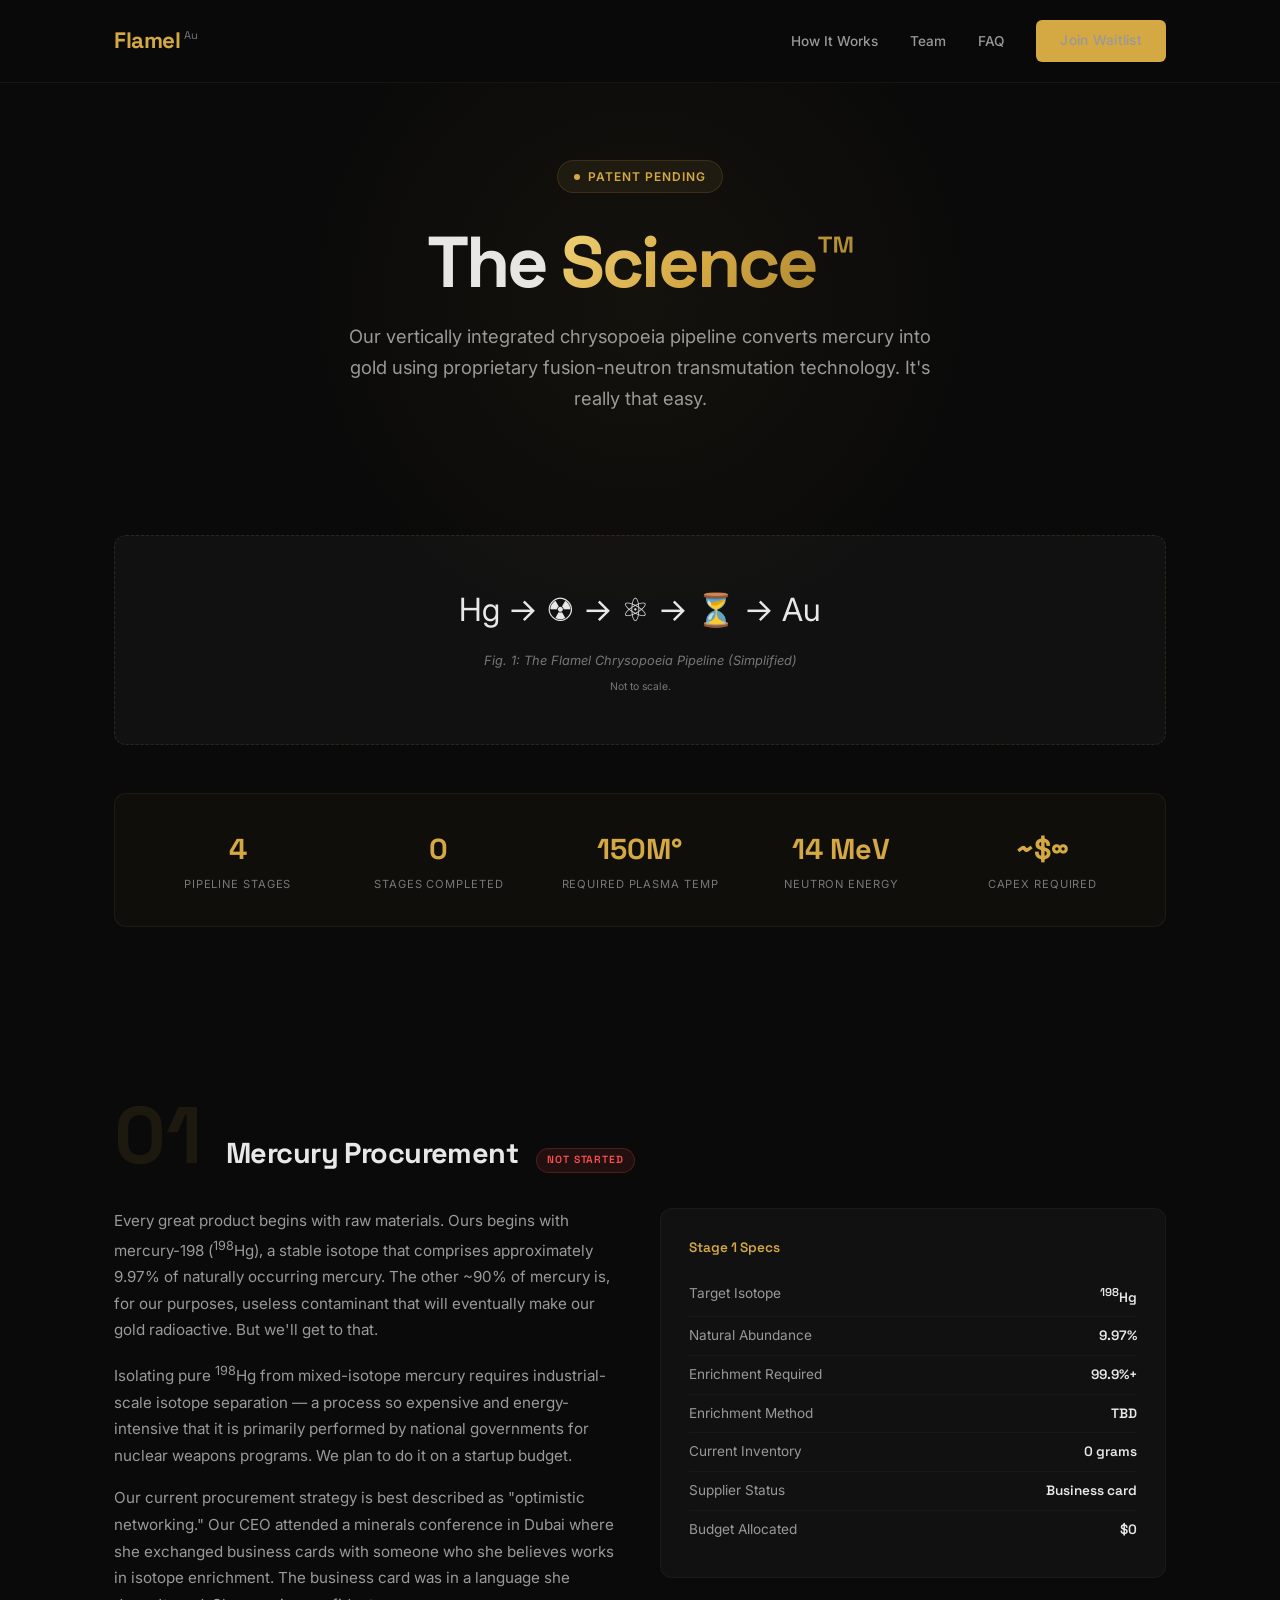
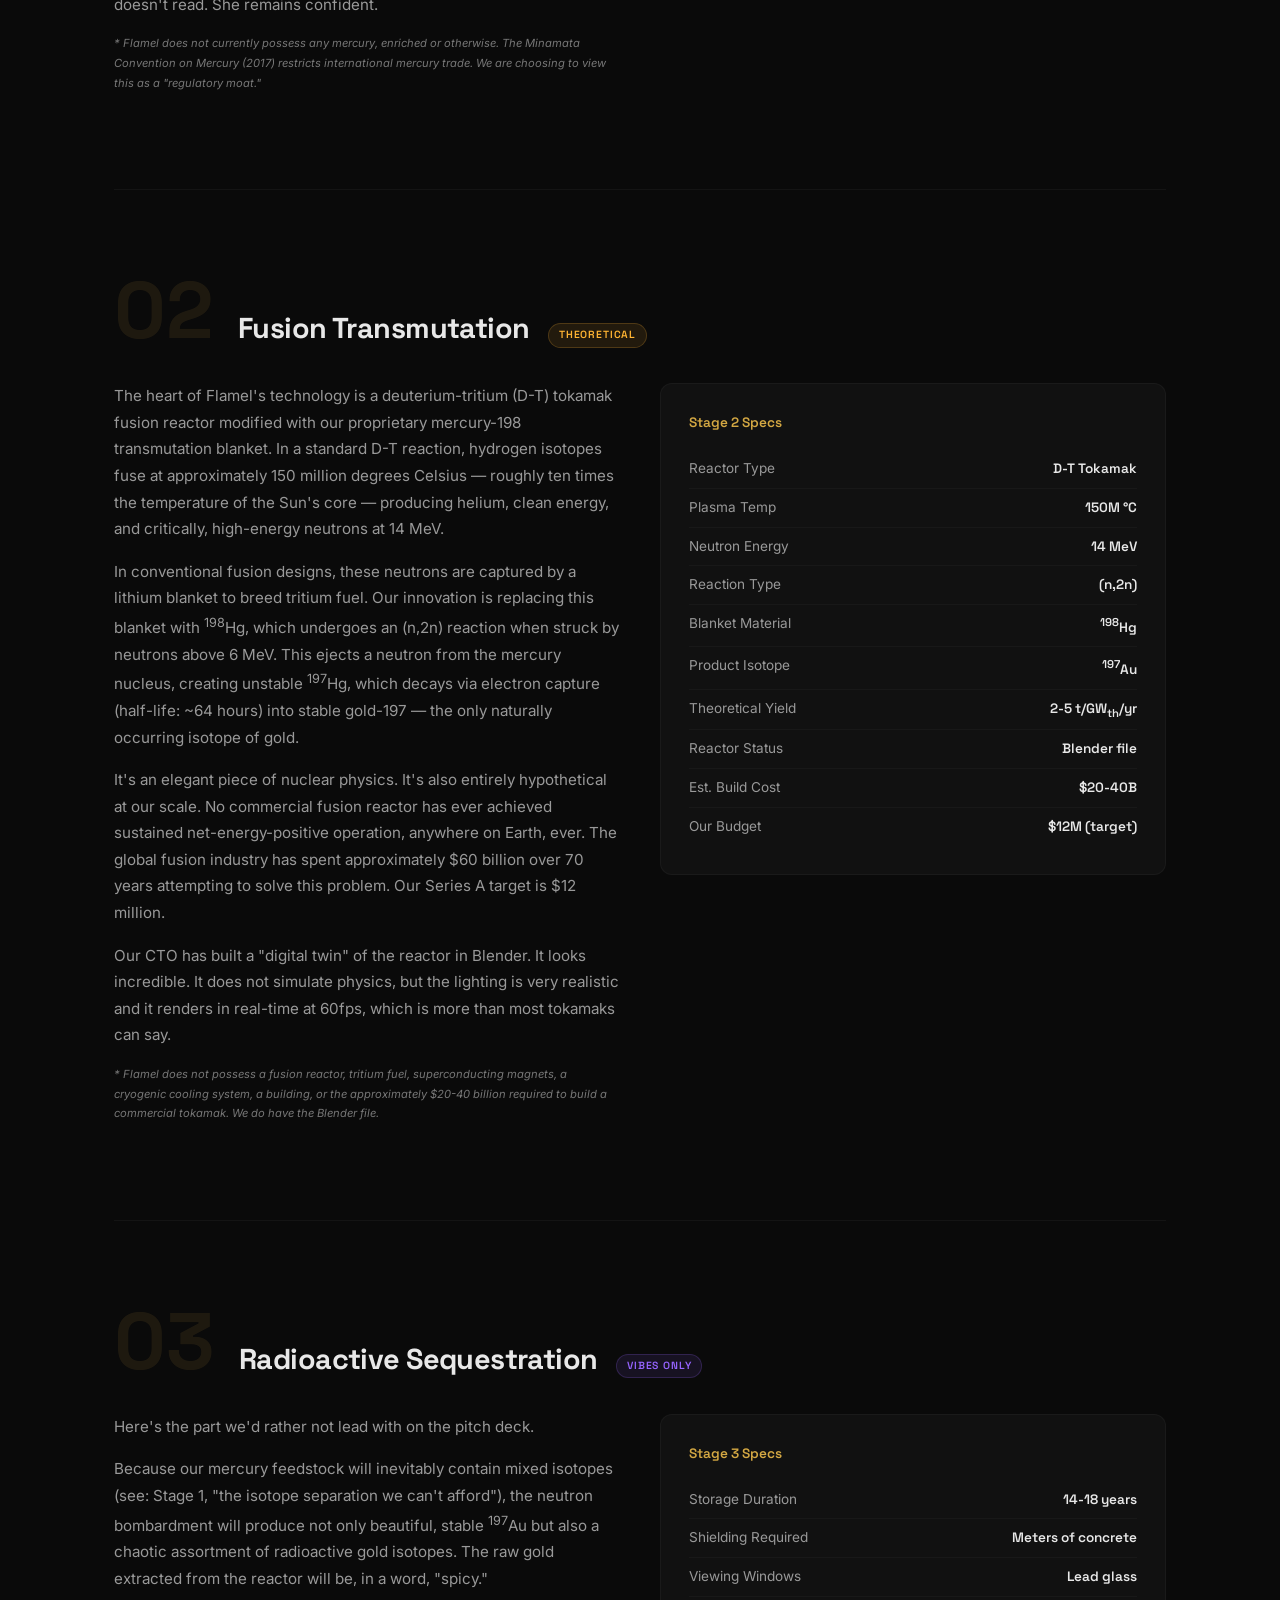
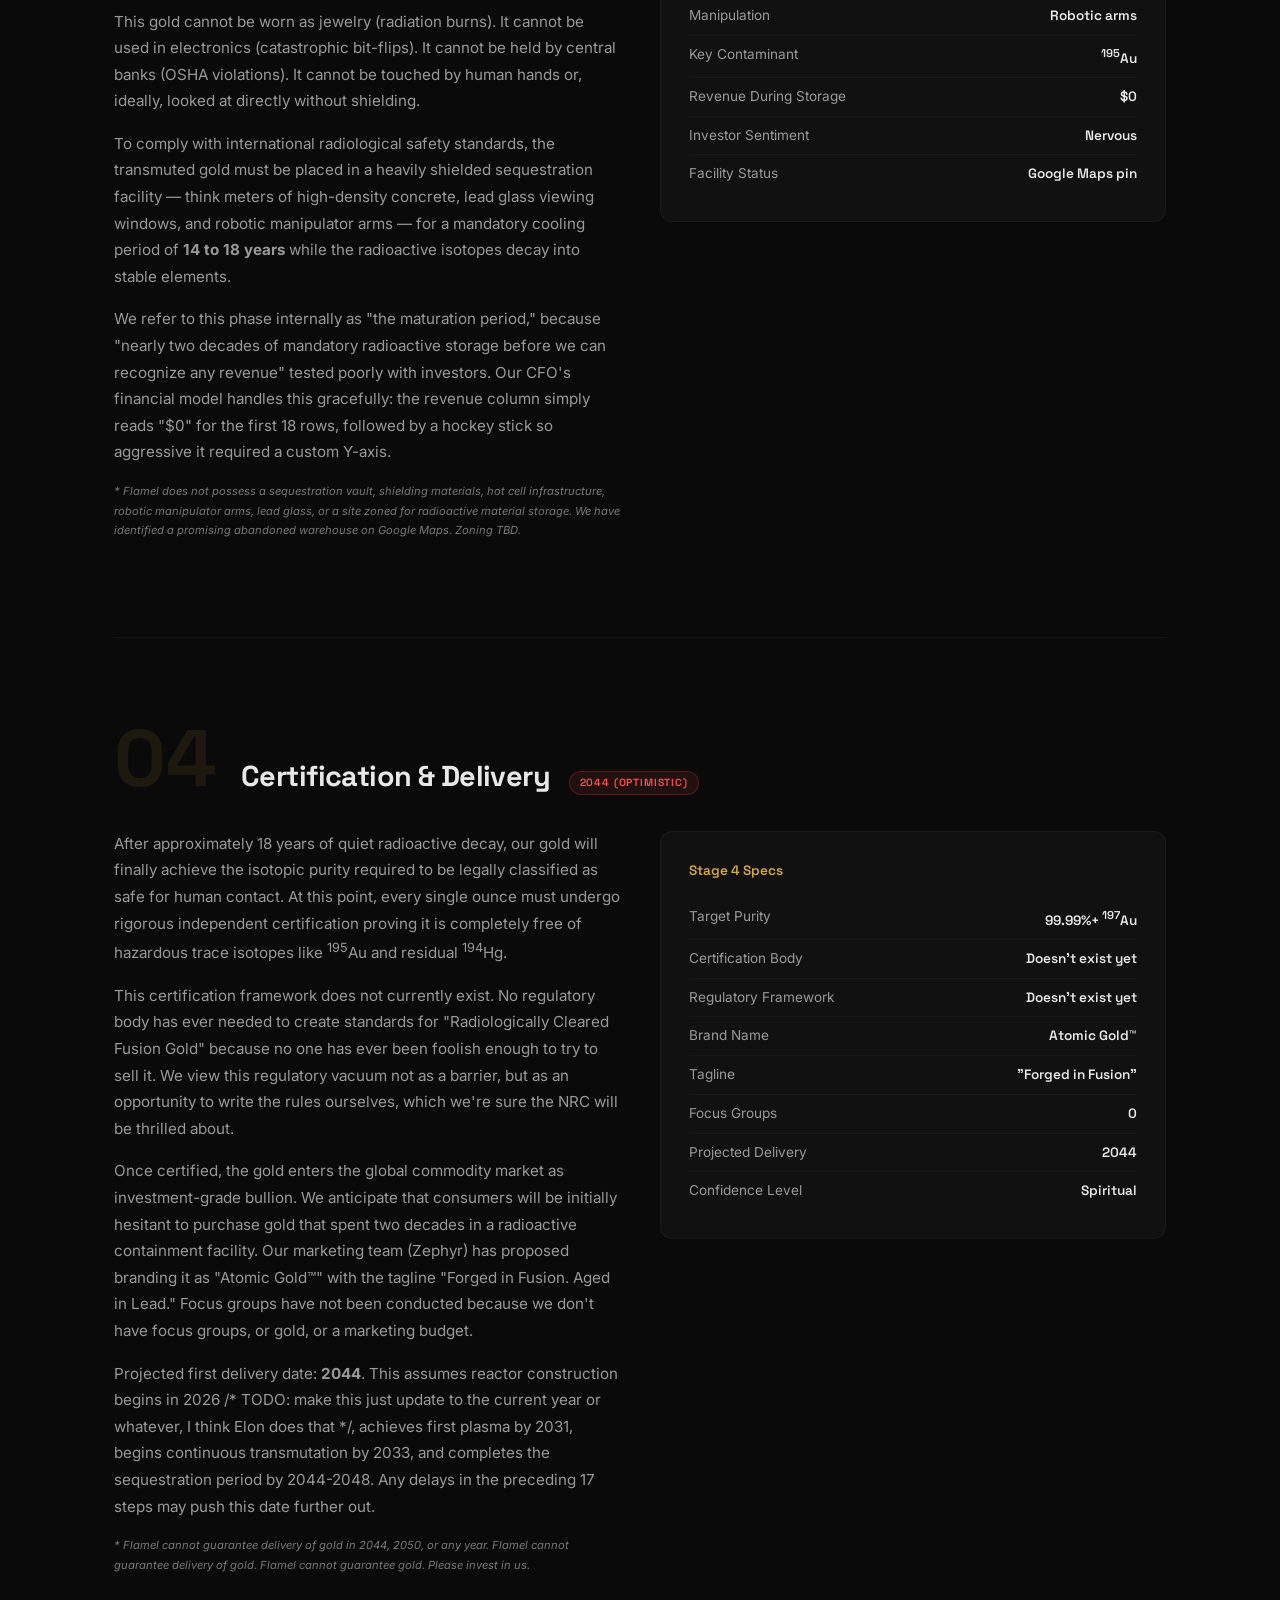
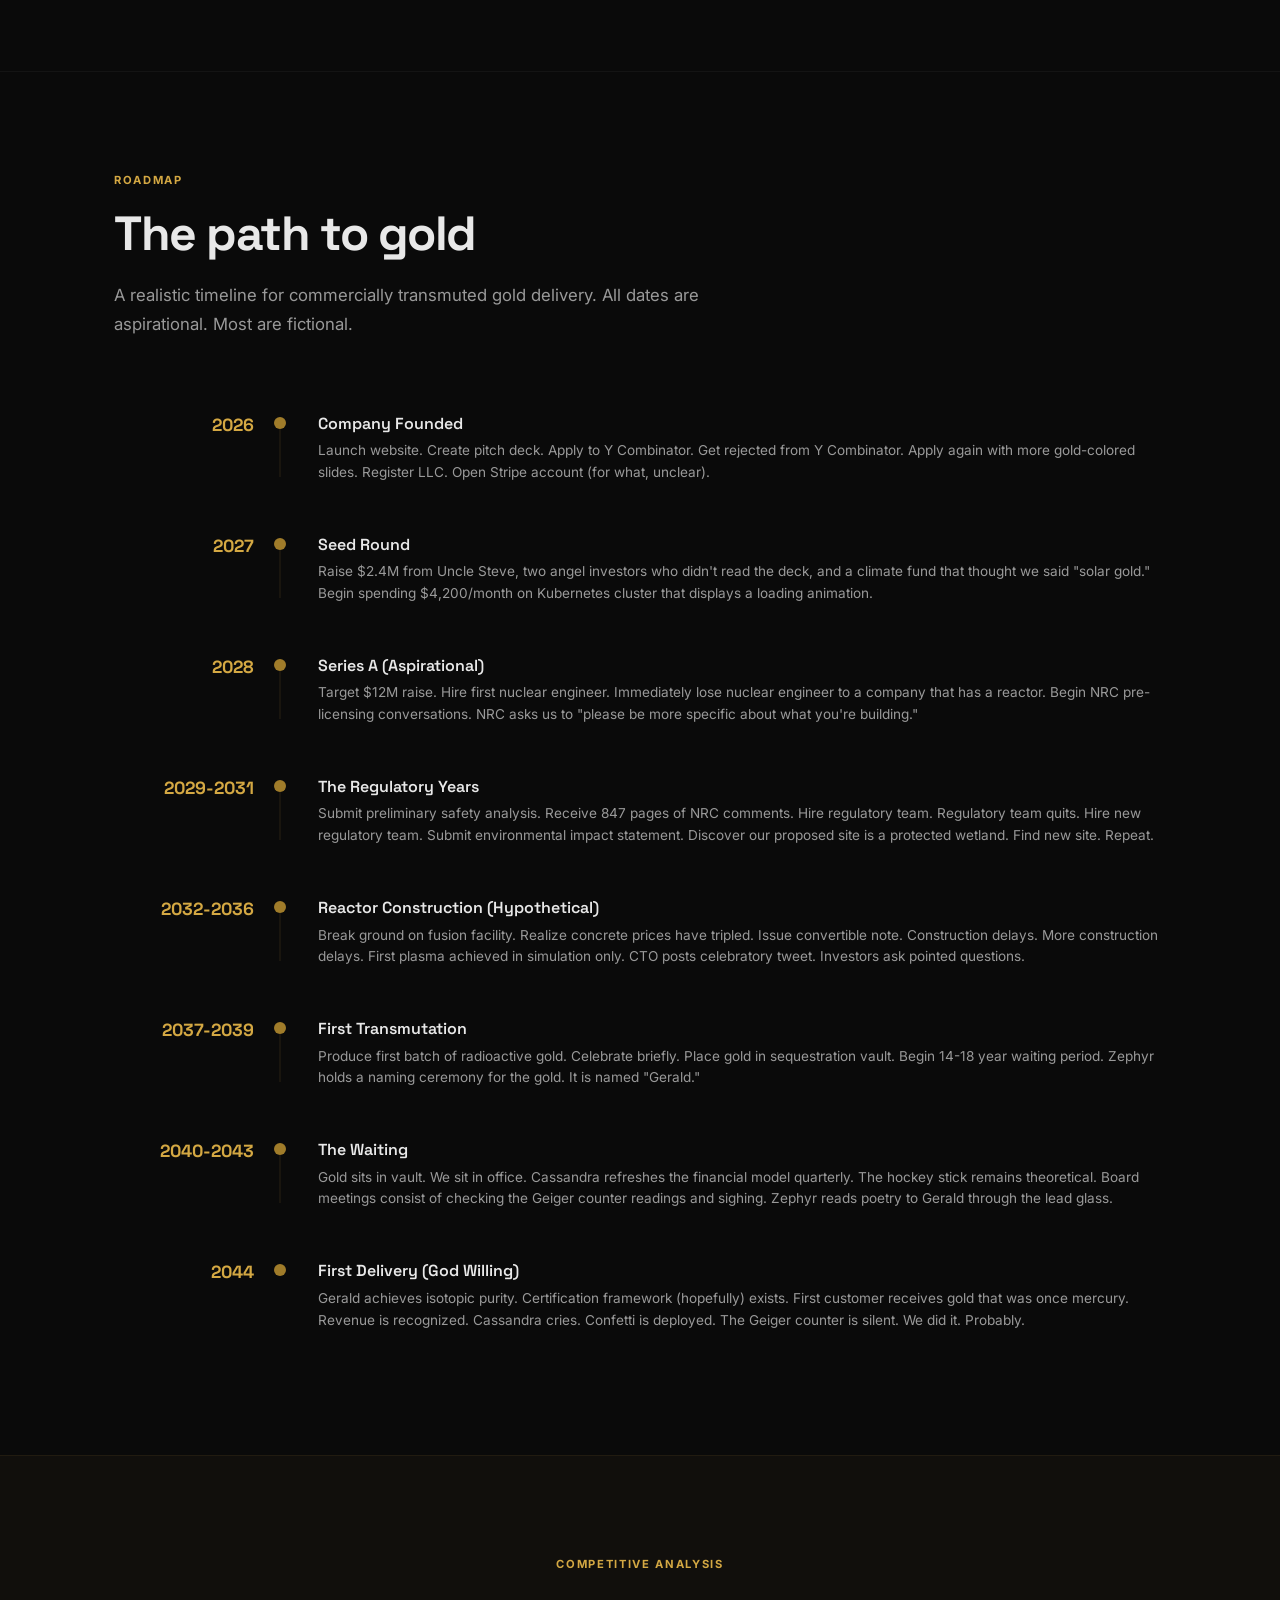
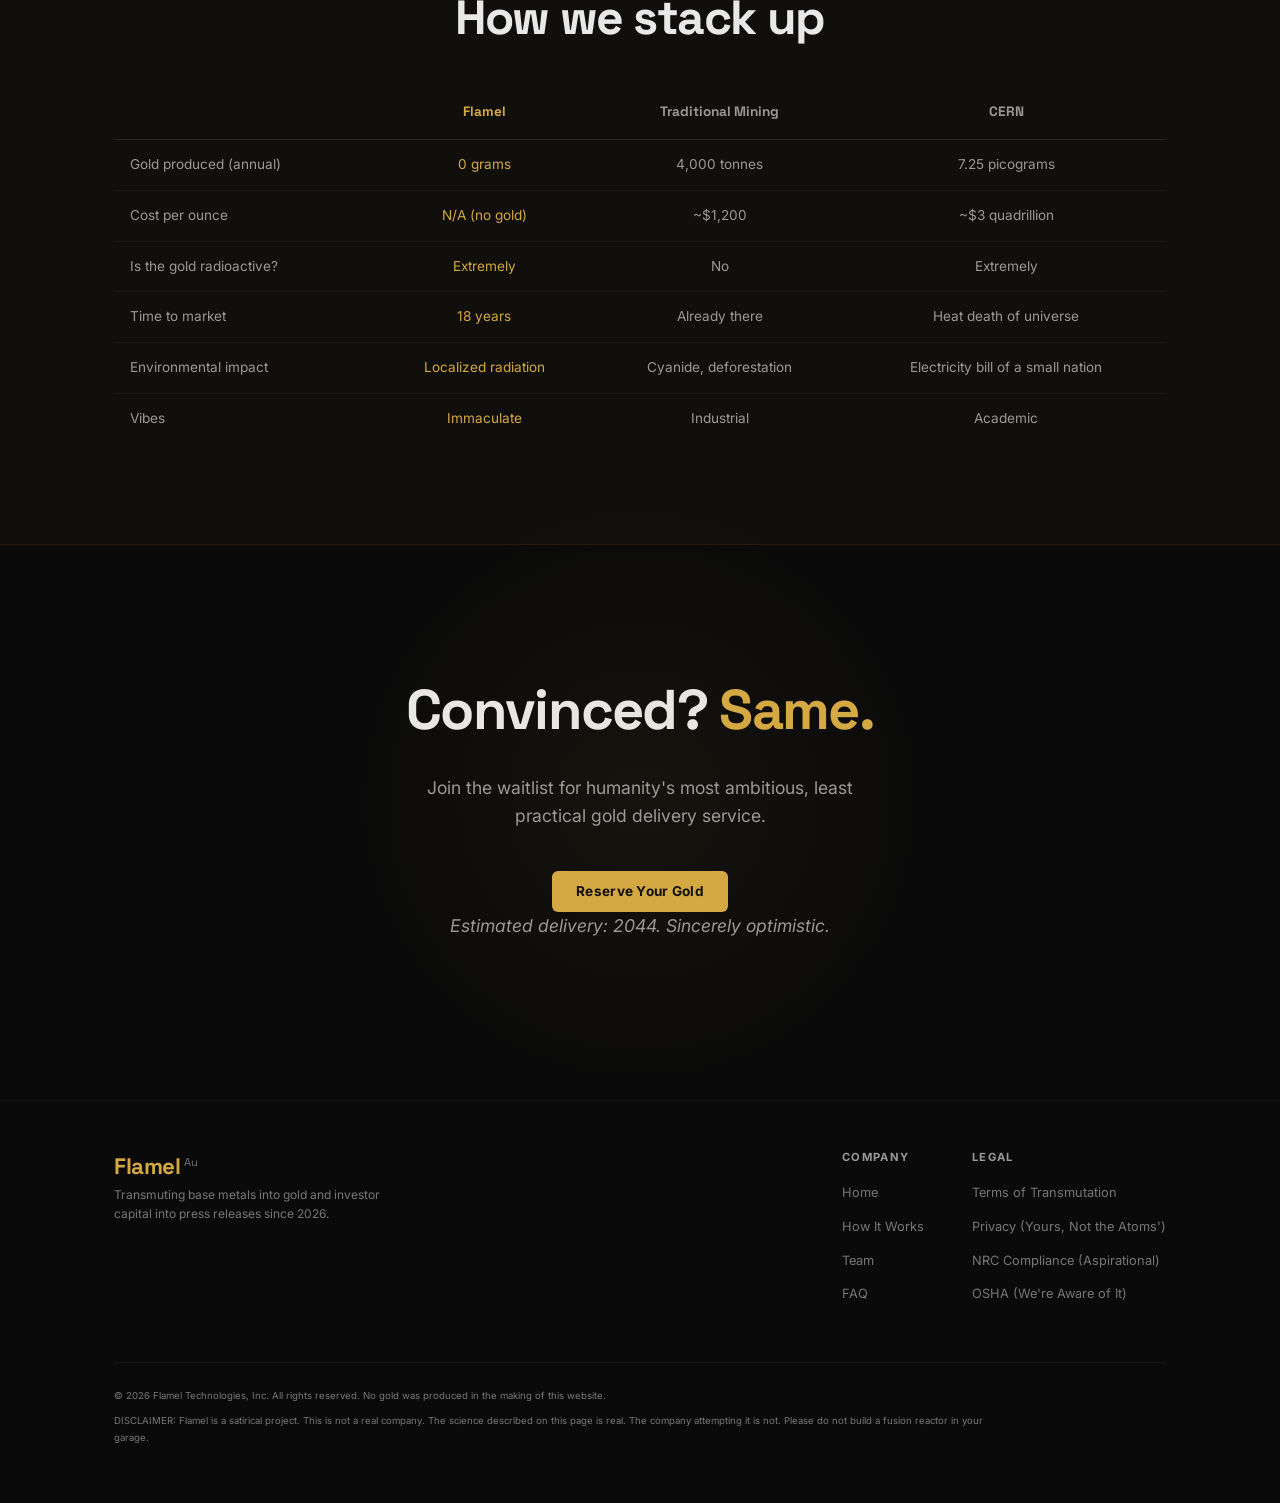
==== commit 5ec7b066: "Add team member images and update page copy Replace emoji placeholders with actual team member portr" ====
--- a/how.html
+++ b/how.html
@@ -29,11 +29,11 @@
   <section class="page-header">
     <div class="hero-badge">
       <span class="dot"></span>
-      Patent Pending (Not Really)
+      Patent Pending
     </div>
     <h1>The <em>Science&trade;</em></h1>
     <p class="subtitle">
-      Our vertically integrated chrysopoeia pipeline converts mercury into gold using proprietary fusion-neutron transmutation technology. It's like a supply chain, except nothing in it exists yet.
+      Our vertically integrated chrysopoeia pipeline converts mercury into gold using proprietary fusion-neutron transmutation technology. It's really that easy.
     </p>
   </section>
 
@@ -44,7 +44,7 @@
         <!-- PLACEHOLDER: pipeline-diagram.png — a beautifully designed but completely nonsensical flowchart showing: Mercury -> "Vibes" -> Tokamak -> "Wait 18 years" -> Gold, with side branches labeled "Regulatory Prayers" and "Grant Applications" -->
         <div style="font-size: 2rem; margin-bottom: 16px;">Hg &rarr; &#9762; &rarr; &#9883; &rarr; &#9203; &rarr; Au</div>
         <div class="label">Fig. 1: The Flamel Chrysopoeia Pipeline (Simplified)</div>
-        <div style="font-size: 0.65rem; color: var(--text-dim); margin-top: 8px;">Not to scale. Not to anything, really.</div>
+        <div style="font-size: 0.65rem; color: var(--text-dim); margin-top: 8px;">Not to scale.</div>
       </div>
 
       <!-- Pipeline Stats -->
@@ -184,8 +184,8 @@
           <p>After approximately 18 years of quiet radioactive decay, our gold will finally achieve the isotopic purity required to be legally classified as safe for human contact. At this point, every single ounce must undergo rigorous independent certification proving it is completely free of hazardous trace isotopes like <sup>195</sup>Au and residual <sup>194</sup>Hg.</p>
           <p>This certification framework does not currently exist. No regulatory body has ever needed to create standards for "Radiologically Cleared Fusion Gold" because no one has ever been foolish enough to try to sell it. We view this regulatory vacuum not as a barrier, but as an opportunity to write the rules ourselves, which we're sure the NRC will be thrilled about.</p>
           <p>Once certified, the gold enters the global commodity market as investment-grade bullion. We anticipate that consumers will be initially hesitant to purchase gold that spent two decades in a radioactive containment facility. Our marketing team (Zephyr) has proposed branding it as "Atomic Gold&trade;" with the tagline "Forged in Fusion. Aged in Lead." Focus groups have not been conducted because we don't have focus groups, or gold, or a marketing budget.</p>
-          <p>Projected first delivery date: <strong>2044</strong>. This assumes reactor construction begins in 2026 (it hasn't), achieves first plasma by 2031 (ambitious), begins continuous transmutation by 2033 (very ambitious), and completes the sequestration period by 2044-2048 (math). Any delays in the preceding 17 steps will push this date further out.</p>
-          <p class="fine-print">* Flamel cannot guarantee delivery of gold in 2044, 2050, or any year. Flamel cannot guarantee delivery of gold. Flamel cannot guarantee gold.</p>
+          <p>Projected first delivery date: <strong>2044</strong>. This assumes reactor construction begins in 2026 /* TODO: make this just update to the current year or whatever, I think Elon does that */, achieves first plasma by 2031, begins continuous transmutation by 2033, and completes the sequestration period by 2044-2048. Any delays in the preceding 17 steps may push this date further out.</p>
+          <p class="fine-print">* Flamel cannot guarantee delivery of gold in 2044, 2050, or any year. Flamel cannot guarantee delivery of gold. Flamel cannot guarantee gold. Please invest in us.</p>
         </div>
         <div class="pipeline-sidebar">
           <h4>Stage 4 Specs</h4>
--- a/styles.css
+++ b/styles.css
@@ -6,8 +6,8 @@
   --bg-card: #111111;
   --bg-card-hover: #1A1A1A;
   --text: #E8E8E8;
-  --text-muted: #888888;
-  --text-dim: #555555;
+  --text-muted: #999999;
+  --text-dim: #777777;
 }
 
 * { margin: 0; padding: 0; box-sizing: border-box; }
@@ -501,7 +501,7 @@
   flex-wrap: wrap;
   align-items: center;
   margin-top: 40px;
-  opacity: 0.4;
+  opacity: 0.6;
 }
 
 .investor-logos span {
@@ -770,6 +770,7 @@
   width: 100%;
   height: 100%;
   object-fit: cover;
+  border-radius: 14px;
 }
 
 .team-full-card .name {
